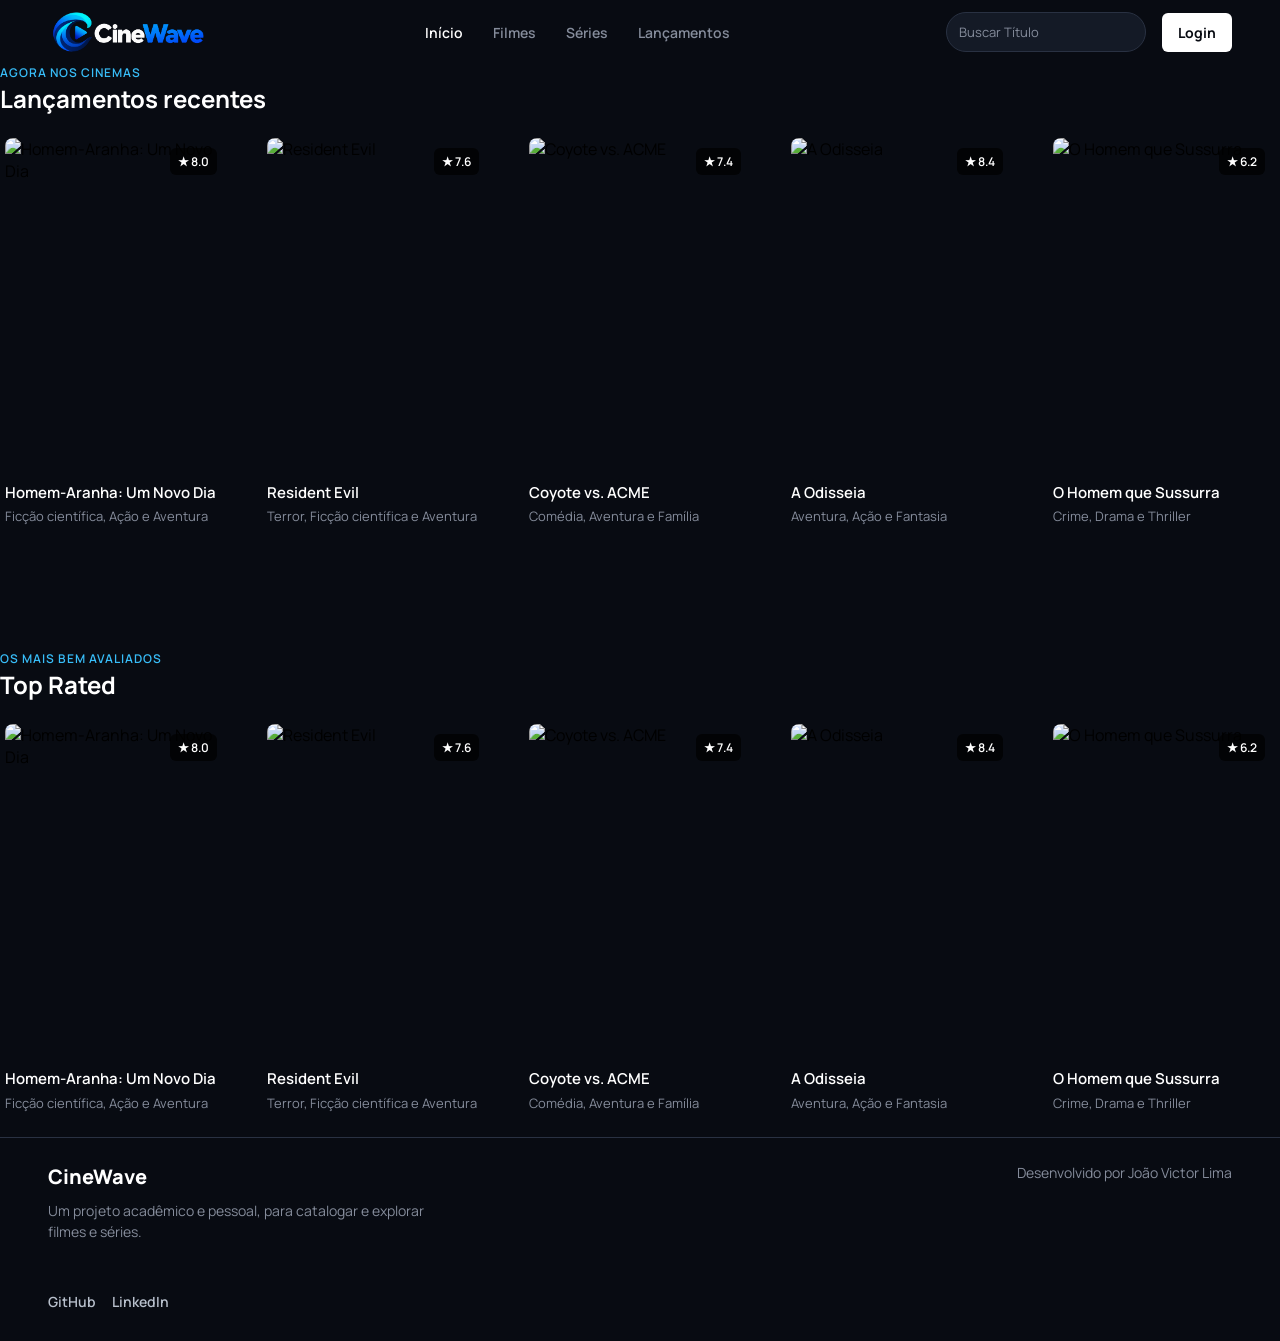
==== index.html @ 76021b2f "Ajustes no footer e ajuste estético nos cards" ====
<!DOCTYPE html>
<html lang="pt-BR">
<head>
    <meta charset="UTF-8">
    <meta name="viewport" content="width=device-width, initial-scale=1.0">
    <link rel="stylesheet" href="estilo.css">
    <link rel="icon" href="imagens/favicon-cinewave.svg" type="image/svg+xml">
    <title>CineWave</title>

</head>
<body>
    <header class="header">
        <div class="logo">
            <a href="index.html">
                <img src="imagens/logo-cinewave-branco.png" alt="CineWave">
            </a>
        </div>
        
        <nav class="menu">
            <a class="item-menu" href="index.html" aria-current="page">Início</a>
            <a class="item-menu" href="filmes.html">Filmes</a>
            <a class="item-menu" href="series.html">Séries</a>
            <a class="item-menu" href="lancamentos.html">Lançamentos</a>
            <!-- <a class="item-menu" href="minha-lista.html">Minha lista</a> -->
        </nav>
        <div class="actions">
            <div class="busca">
                <input id="pesquisa" type="search" placeholder="Buscar Título" aria-label="Buscar filmes e séries">
            </div>

            <a id="link-login" href="login.html">Login</a>
        </div>

    </header>
    
    <main>
        <div class="slider">

        </div>

        <div class="sub-title">
            <h3>Agora nos cinemas</h3>
            <h2>Lançamentos recentes</h2>
        </div>

        <div class="container">
            <div class="col-fr-1">
                <div class="poster">
                    <img src="https://media.themoviedb.org/t/p/w300_and_h450_face/x0nvYzQpyJc5pdT9lMnkMuYAg0O.jpg" alt="Homem-Aranha: Um Novo Dia">
                    <span class="rating">★ 8.0</span>
                </div>
                <h3>
                    Homem-Aranha: Um Novo Dia
                </h3>
                <p>
                    Ficção científica, Ação e Aventura
                </p>
            </div>
            <div class="col-fr-1">
                <div class="poster">
                    <img src="https://image.tmdb.org/t/p/w600_and_h900_face/gQ76UL64RQe3oHwiwHwODTC23g4.jpg" alt="Resident Evil">
                    <span class="rating">★ 7.6</span>
                </div>
                <h3>
                    Resident Evil
                </h3>
                <p>
                    Terror, Ficção científica e Aventura
                </p>
            </div>
            <div class="col-fr-1">
                <div class="poster">
                    <img src="https://image.tmdb.org/t/p/w600_and_h900_face/fqnp3doSeUFLGUFIolHVPA41O4E.jpg" alt="Coyote vs. ACME">
                    <span class="rating">★ 7.4</span>
                </div>
                <h3>
                    Coyote vs. ACME
                </h3>
                <p>
                    Comédia, Aventura e Família
                </p>
            </div>
            <div class="col-fr-1">
                <div class="poster">
                    <img src="https://image.tmdb.org/t/p/w600_and_h900_face/muMwJAiMtReEHLKpKMWt2rMkYF7.jpg" alt="A Odisseia">
                    <span class="rating">★ 8.4</span>
                </div>
                <h3>
                    A Odisseia  
                </h3>
                <p>
                    Aventura, Ação e Fantasia
                </p>
            </div>
            <div class="col-fr-1">
                <div class="poster">
                    <img src="https://image.tmdb.org/t/p/w600_and_h900_face/umlg3mqkny7opAfPtBLUGYwZ8xF.jpg" alt="O Homem que Sussurra">
                    <span class="rating">★ 6.2</span>
                </div>
                <h3>
                    O Homem que Sussurra
                </h3>
                <p>
                    Crime, Drama e Thriller

                </p>
            </div>



        </div>

        <hr />

        <div class="sub-title">
            <h3>Os mais bem avaliados</h3>
            <h2>Top Rated</h2>
        </div>

        <div class="container">
            <div class="col-fr-1">
                <div class="poster">
                    <img src="https://media.themoviedb.org/t/p/w300_and_h450_face/x0nvYzQpyJc5pdT9lMnkMuYAg0O.jpg" alt="Homem-Aranha: Um Novo Dia">
                    <span class="rating">★ 8.0</span>
                </div>
                <h3>
                    Homem-Aranha: Um Novo Dia
                </h3>
                <p>
                    Ficção científica, Ação e Aventura
                </p>
            </div>
            <div class="col-fr-1">
                <div class="poster">
                    <img src="https://image.tmdb.org/t/p/w600_and_h900_face/gQ76UL64RQe3oHwiwHwODTC23g4.jpg" alt="Resident Evil">
                    <span class="rating">★ 7.6</span>
                </div>
                <h3>
                    Resident Evil
                </h3>
                <p>
                    Terror, Ficção científica e Aventura
                </p>
            </div>
            <div class="col-fr-1">
                <div class="poster">
                    <img src="https://image.tmdb.org/t/p/w600_and_h900_face/fqnp3doSeUFLGUFIolHVPA41O4E.jpg" alt="Coyote vs. ACME">
                    <span class="rating">★ 7.4</span>
                </div>
                <h3>
                    Coyote vs. ACME
                </h3>
                <p>
                    Comédia, Aventura e Família
                </p>
            </div>
            <div class="col-fr-1">
                <div class="poster">
                    <img src="https://image.tmdb.org/t/p/w600_and_h900_face/muMwJAiMtReEHLKpKMWt2rMkYF7.jpg" alt="A Odisseia">
                    <span class="rating">★ 8.4</span>
                </div>
                <h3>
                    A Odisseia  
                </h3>
                <p>
                    Aventura, Ação e Fantasia
                </p>
            </div>
            <div class="col-fr-1">
                <div class="poster">
                    <img src="https://image.tmdb.org/t/p/w600_and_h900_face/umlg3mqkny7opAfPtBLUGYwZ8xF.jpg" alt="O Homem que Sussurra">
                    <span class="rating">★ 6.2</span>
                </div>
                <h3>
                    O Homem que Sussurra
                </h3>
                <p>
                    Crime, Drama e Thriller

                </p>
            </div>



        </div>

    </main>

    <footer>
        <div class="footer-projeto">
            <p class="footer-nome">CineWave</p>
            <p class="footer-descricao">Um projeto acadêmico e pessoal, para catalogar e explorar filmes e séries.</p>
        </div>

        <div class="footer-autor">
            <p>Desenvolvido por João Victor Lima</p>
        </div>
        <nav class="footer-contatos" aria-label="Contatos do desenvolvedor">
            <a href="https://github.com/joaovbslima/">GitHub</a>
            <a href="https://www.linkedin.com/in/joaovbslima/">LinkedIn</a>
        </nav>
    </footer>
</body>
</html>
---- estilo.css ----
@import url('https://fonts.googleapis.com/css2?family=Manrope:wght@400;500;600;700;800&display=swap');


* {
    margin: 0;
    padding: 0;
    box-sizing: border-box;
}

body{
    display: flex;
    flex-direction: column;
    min-height: 100vh;
    background-color: #141414;
    font-family: 'Manrope', sans-serif;
}

.header{
    background-color: #080B12;
    min-height: 64px;
    display: grid;
    grid-template-columns: auto 1fr auto;
    align-items: center;
    gap: 40px;
    padding: 0 48px;
}

.logo img {
    display: block;
    width: 160px;
    height: auto;
}

.menu {
    display: flex;
    justify-content: center;
    gap: 20px;
}

a {
    text-decoration: none;
    color: #808080;
}

.item-menu{
    padding-right: 5px;
    padding-left: 5px;
    font-size: 14px;
    font-weight: 600;
    color: #858c9b;
}
.item-menu:hover{
    color: #FFFFFF;
    transition: color 0.2s ease;
}

.item-menu[aria-current="page"]{
    color: #FFFFFF;
}

.item-menu:focus-visible{
    outline: none;
    color: #FFFFFF;
    text-decoration: underline;
    text-underline-offset: 6px;
}

.actions{
    display: flex;
    align-items: center;
    gap: 16px;
}

#pesquisa{
    width: 200px;
    padding: 10px 12px;
    background-color: #141a26;
    border: 1px solid #293142;
    border-radius: 20px;
    font: inherit;
    font-size: 13px;
    color: #FFFFFF;
}

#pesquisa::placeholder{
    color: #858c9b;
}
#pesquisa:focus{
    border-color: #FFFFFF;
    outline: none;
    transition: border-color 0.2s ease;
}

#link-login{
    display: block;
    padding: 10px 16px;
    background-color: #FFFFFF;
    color: #080B12;
    border-radius: 6px;
    font-size: 14px;
    font-weight: 700;
}
#link-login:hover{
    background-color: #dce1e8;
    transition: background-color 0.2s ease;
}
#link-login:focus-visible{
    outline: none;
    text-decoration: underline;
    text-underline-offset: 4px;
}

main{
    background-color: #080B12;    
}

.sub-title{
    margin-bottom: 24px;
}
.sub-title h2{
    /* padding: 5px; */
    font-size: 24px;
    font-weight: 700;
    line-height: 1.2;
    color: #FFFFFF;

}
.sub-title h3{
    /* padding: 5px; */
    margin-bottom: 4px;
    font-size: 12px;
    font-weight: 600;
    text-transform: uppercase;
    letter-spacing: 1px;
    color: #38BDF8;
}

hr {
    margin: 50px 0;
    border: none;
}


.container{
    margin-left: 5px;
    margin-right: 5px;
    display: grid;
    grid-template-columns: repeat(auto-fit, minmax(180px, 1fr));
    gap: 40px;
    padding-bottom: 25px;
}

.col-fr-1 {
    min-width: 0;
}

.poster {
    position: relative;
    overflow: hidden;
    border-radius: 8px;
}

.poster::after{
    content: "";
    position: absolute;
    inset: 0;
    background-color: rgba(0, 0, 0, 0.35);
    opacity: 0;
    transition: opacity 0.3s ease;
    z-index: 1;
}

.poster:hover::after{
    opacity: 1;
}

.poster img {
    display: block;
    width: 100%;
    aspect-ratio: 2 / 3;
    object-fit: cover;
    transition: transform 0.3s ease;
}

.poster:hover img{
    transform: scale(1.05);
}

.rating {
    position: absolute;
    top: 10px;
    right: 10px;
    padding: 5px 8px;
    background-color: rgba(0, 0, 0, 0.75);
    border-radius: 6px;
    color:#FFFFFF;
    font-size: 12px;
    font-weight: 600;
    z-index: 2;
}

.col-fr-1 h3 {
    margin-top: 12px;
    font-size: 15px;
    font-weight: 600;
    line-height: 1.3;
    color: #FFFFFF;
}

.col-fr-1 p {
    margin-top: 5px;
    font-size: 13px;
    font-weight: 400;
    line-height: 1.4;
    color: #858c9b;
}


footer{
    width: 100%;
    background-color: #080B12;
    color: #858c9b;
    border-top: 1px solid #293142;
    padding: 24px 48px;
    text-align: left;
    display: grid;
    grid-template-columns: minmax(0, 1fr) auto;
    gap: 32px;
    align-items: start;
}

footer p {
    font-size: 14px;
    line-height: 1.5;
}

.footer-nome {
    font-size: 20px;
    font-weight: 800;
    color: #FFFFFF;
    margin-bottom: 8px;
}

.footer-contatos {
    display: flex;
    flex-wrap: wrap;
    gap: 16px;
    margin-top: 12px;
}

.footer-contatos a {
    font-size: 14px;
    font-weight: 600;
    color: #b8c0cc;
    padding: 6px 0;
    transition: color 0.2s ease;
}

.footer-contatos a:hover,
.footer-contatos a:focus-visible {
    color: #FFFFFF;
    text-decoration: underline;
    text-underline-offset: 4px;
}

.footer-contatos a:focus-visible {
    outline: none;
}

.footer-descricao {
    max-width: 45ch;
}

@media (max-width: 1100px){
    .header{
        grid-template-columns: 1fr auto;
        gap: 16px 24px;
        padding: 16px 24px;
    }

    .menu{
        grid-column: 1 / -1;
        grid-row: 2;
    }
    
    footer {
        padding: 24px;
    }

}

@media (max-width: 700px){
    .header {
        grid-template-columns: minmax(0, 1fr);
        padding: 16px;
    }
    .logo{
        justify-self: center;
    }
    .menu{
        grid-column: 1 / -1;
        grid-row: auto;
        flex-wrap: wrap;
        gap: 8px 16px;
    }
    .busca{
        flex: 1;
        min-width: 0;
    }
    #pesquisa{
        width: 100%;
    }
    #link-login{
        flex-shrink: 0;
    }
    footer {
        padding: 24px 16px;
        grid-template-columns: minmax(0, 1fr);
        gap: 24px;
    }
}
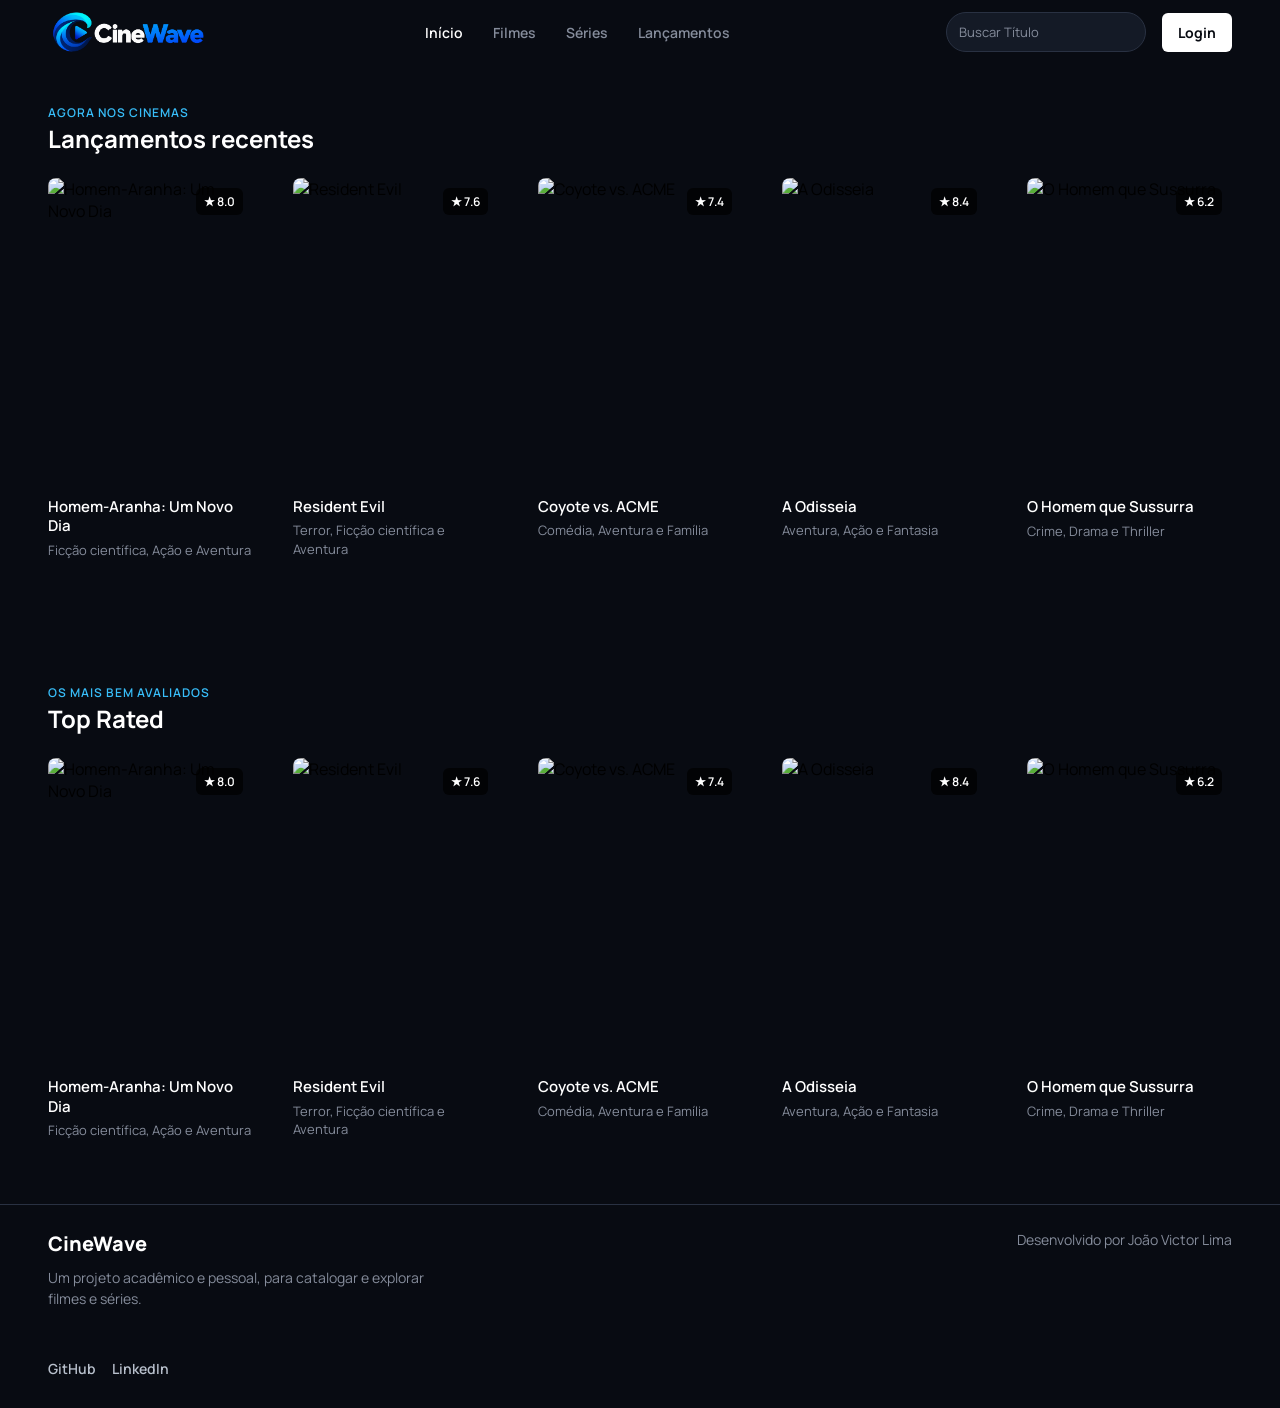
==== commit 08fddf16: "Ajustes de posicionamento dos cards" ====
--- a/index.html
+++ b/index.html
@@ -38,152 +38,153 @@
 
         </div>
 
-        <div class="sub-title">
-            <h3>Agora nos cinemas</h3>
-            <h2>Lançamentos recentes</h2>
-        </div>
-
-        <div class="container">
-            <div class="col-fr-1">
-                <div class="poster">
-                    <img src="https://media.themoviedb.org/t/p/w300_and_h450_face/x0nvYzQpyJc5pdT9lMnkMuYAg0O.jpg" alt="Homem-Aranha: Um Novo Dia">
-                    <span class="rating">★ 8.0</span>
-                </div>
-                <h3>
-                    Homem-Aranha: Um Novo Dia
-                </h3>
-                <p>
-                    Ficção científica, Ação e Aventura
-                </p>
-            </div>
-            <div class="col-fr-1">
-                <div class="poster">
-                    <img src="https://image.tmdb.org/t/p/w600_and_h900_face/gQ76UL64RQe3oHwiwHwODTC23g4.jpg" alt="Resident Evil">
-                    <span class="rating">★ 7.6</span>
-                </div>
-                <h3>
-                    Resident Evil
-                </h3>
-                <p>
-                    Terror, Ficção científica e Aventura
-                </p>
-            </div>
-            <div class="col-fr-1">
-                <div class="poster">
-                    <img src="https://image.tmdb.org/t/p/w600_and_h900_face/fqnp3doSeUFLGUFIolHVPA41O4E.jpg" alt="Coyote vs. ACME">
-                    <span class="rating">★ 7.4</span>
-                </div>
-                <h3>
-                    Coyote vs. ACME
-                </h3>
-                <p>
-                    Comédia, Aventura e Família
-                </p>
-            </div>
-            <div class="col-fr-1">
-                <div class="poster">
-                    <img src="https://image.tmdb.org/t/p/w600_and_h900_face/muMwJAiMtReEHLKpKMWt2rMkYF7.jpg" alt="A Odisseia">
-                    <span class="rating">★ 8.4</span>
-                </div>
-                <h3>
-                    A Odisseia  
-                </h3>
-                <p>
-                    Aventura, Ação e Fantasia
-                </p>
-            </div>
-            <div class="col-fr-1">
-                <div class="poster">
-                    <img src="https://image.tmdb.org/t/p/w600_and_h900_face/umlg3mqkny7opAfPtBLUGYwZ8xF.jpg" alt="O Homem que Sussurra">
-                    <span class="rating">★ 6.2</span>
-                </div>
-                <h3>
-                    O Homem que Sussurra
-                </h3>
-                <p>
-                    Crime, Drama e Thriller
-
-                </p>
-            </div>
-
-
-
-        </div>
-
-        <hr />
-
-        <div class="sub-title">
-            <h3>Os mais bem avaliados</h3>
-            <h2>Top Rated</h2>
-        </div>
-
-        <div class="container">
-            <div class="col-fr-1">
-                <div class="poster">
-                    <img src="https://media.themoviedb.org/t/p/w300_and_h450_face/x0nvYzQpyJc5pdT9lMnkMuYAg0O.jpg" alt="Homem-Aranha: Um Novo Dia">
-                    <span class="rating">★ 8.0</span>
-                </div>
-                <h3>
-                    Homem-Aranha: Um Novo Dia
-                </h3>
-                <p>
-                    Ficção científica, Ação e Aventura
-                </p>
-            </div>
-            <div class="col-fr-1">
-                <div class="poster">
-                    <img src="https://image.tmdb.org/t/p/w600_and_h900_face/gQ76UL64RQe3oHwiwHwODTC23g4.jpg" alt="Resident Evil">
-                    <span class="rating">★ 7.6</span>
-                </div>
-                <h3>
-                    Resident Evil
-                </h3>
-                <p>
-                    Terror, Ficção científica e Aventura
-                </p>
-            </div>
-            <div class="col-fr-1">
-                <div class="poster">
-                    <img src="https://image.tmdb.org/t/p/w600_and_h900_face/fqnp3doSeUFLGUFIolHVPA41O4E.jpg" alt="Coyote vs. ACME">
-                    <span class="rating">★ 7.4</span>
-                </div>
-                <h3>
-                    Coyote vs. ACME
-                </h3>
-                <p>
-                    Comédia, Aventura e Família
-                </p>
-            </div>
-            <div class="col-fr-1">
-                <div class="poster">
-                    <img src="https://image.tmdb.org/t/p/w600_and_h900_face/muMwJAiMtReEHLKpKMWt2rMkYF7.jpg" alt="A Odisseia">
-                    <span class="rating">★ 8.4</span>
-                </div>
-                <h3>
-                    A Odisseia  
-                </h3>
-                <p>
-                    Aventura, Ação e Fantasia
-                </p>
-            </div>
-            <div class="col-fr-1">
-                <div class="poster">
-                    <img src="https://image.tmdb.org/t/p/w600_and_h900_face/umlg3mqkny7opAfPtBLUGYwZ8xF.jpg" alt="O Homem que Sussurra">
-                    <span class="rating">★ 6.2</span>
-                </div>
-                <h3>
-                    O Homem que Sussurra
-                </h3>
-                <p>
-                    Crime, Drama e Thriller
-
-                </p>
-            </div>
-
-
-
-        </div>
-
+        <div class="catalogo">
+            <div class="sub-title">
+                <h3>Agora nos cinemas</h3>
+                <h2>Lançamentos recentes</h2>
+            </div>
+
+            <div class="container">
+                <div class="col-fr-1">
+                    <div class="poster">
+                        <img src="https://media.themoviedb.org/t/p/w300_and_h450_face/x0nvYzQpyJc5pdT9lMnkMuYAg0O.jpg" alt="Homem-Aranha: Um Novo Dia">
+                        <span class="rating">★ 8.0</span>
+                    </div>
+                    <h3>
+                        Homem-Aranha: Um Novo Dia
+                    </h3>
+                    <p>
+                        Ficção científica, Ação e Aventura
+                    </p>
+                </div>
+                <div class="col-fr-1">
+                    <div class="poster">
+                        <img src="https://image.tmdb.org/t/p/w600_and_h900_face/gQ76UL64RQe3oHwiwHwODTC23g4.jpg" alt="Resident Evil">
+                        <span class="rating">★ 7.6</span>
+                    </div>
+                    <h3>
+                        Resident Evil
+                    </h3>
+                    <p>
+                        Terror, Ficção científica e Aventura
+                    </p>
+                </div>
+                <div class="col-fr-1">
+                    <div class="poster">
+                        <img src="https://image.tmdb.org/t/p/w600_and_h900_face/fqnp3doSeUFLGUFIolHVPA41O4E.jpg" alt="Coyote vs. ACME">
+                        <span class="rating">★ 7.4</span>
+                    </div>
+                    <h3>
+                        Coyote vs. ACME
+                    </h3>
+                    <p>
+                        Comédia, Aventura e Família
+                    </p>
+                </div>
+                <div class="col-fr-1">
+                    <div class="poster">
+                        <img src="https://image.tmdb.org/t/p/w600_and_h900_face/muMwJAiMtReEHLKpKMWt2rMkYF7.jpg" alt="A Odisseia">
+                        <span class="rating">★ 8.4</span>
+                    </div>
+                    <h3>
+                        A Odisseia  
+                    </h3>
+                    <p>
+                        Aventura, Ação e Fantasia
+                    </p>
+                </div>
+                <div class="col-fr-1">
+                    <div class="poster">
+                        <img src="https://image.tmdb.org/t/p/w600_and_h900_face/umlg3mqkny7opAfPtBLUGYwZ8xF.jpg" alt="O Homem que Sussurra">
+                        <span class="rating">★ 6.2</span>
+                    </div>
+                    <h3>
+                        O Homem que Sussurra
+                    </h3>
+                    <p>
+                        Crime, Drama e Thriller
+
+                    </p>
+                </div>
+
+
+
+            </div>
+
+            <hr />
+
+            <div class="sub-title">
+                <h3>Os mais bem avaliados</h3>
+                <h2>Top Rated</h2>
+            </div>
+
+            <div class="container">
+                <div class="col-fr-1">
+                    <div class="poster">
+                        <img src="https://media.themoviedb.org/t/p/w300_and_h450_face/x0nvYzQpyJc5pdT9lMnkMuYAg0O.jpg" alt="Homem-Aranha: Um Novo Dia">
+                        <span class="rating">★ 8.0</span>
+                    </div>
+                    <h3>
+                        Homem-Aranha: Um Novo Dia
+                    </h3>
+                    <p>
+                        Ficção científica, Ação e Aventura
+                    </p>
+                </div>
+                <div class="col-fr-1">
+                    <div class="poster">
+                        <img src="https://image.tmdb.org/t/p/w600_and_h900_face/gQ76UL64RQe3oHwiwHwODTC23g4.jpg" alt="Resident Evil">
+                        <span class="rating">★ 7.6</span>
+                    </div>
+                    <h3>
+                        Resident Evil
+                    </h3>
+                    <p>
+                        Terror, Ficção científica e Aventura
+                    </p>
+                </div>
+                <div class="col-fr-1">
+                    <div class="poster">
+                        <img src="https://image.tmdb.org/t/p/w600_and_h900_face/fqnp3doSeUFLGUFIolHVPA41O4E.jpg" alt="Coyote vs. ACME">
+                        <span class="rating">★ 7.4</span>
+                    </div>
+                    <h3>
+                        Coyote vs. ACME
+                    </h3>
+                    <p>
+                        Comédia, Aventura e Família
+                    </p>
+                </div>
+                <div class="col-fr-1">
+                    <div class="poster">
+                        <img src="https://image.tmdb.org/t/p/w600_and_h900_face/muMwJAiMtReEHLKpKMWt2rMkYF7.jpg" alt="A Odisseia">
+                        <span class="rating">★ 8.4</span>
+                    </div>
+                    <h3>
+                        A Odisseia  
+                    </h3>
+                    <p>
+                        Aventura, Ação e Fantasia
+                    </p>
+                </div>
+                <div class="col-fr-1">
+                    <div class="poster">
+                        <img src="https://image.tmdb.org/t/p/w600_and_h900_face/umlg3mqkny7opAfPtBLUGYwZ8xF.jpg" alt="O Homem que Sussurra">
+                        <span class="rating">★ 6.2</span>
+                    </div>
+                    <h3>
+                        O Homem que Sussurra
+                    </h3>
+                    <p>
+                        Crime, Drama e Thriller
+
+                    </p>
+                </div>
+
+
+
+            </div>
+        </div>
     </main>
 
     <footer>
--- a/estilo.css
+++ b/estilo.css
@@ -111,14 +111,22 @@
 }
 
 main{
-    background-color: #080B12;    
-}
+    background-color: #080B12;   
+    flex-grow: 1; 
+}
+
+.catalogo{
+    max-width: 1600px;
+    margin: 0 auto;
+    padding: 40px 48px;
+}
+
+
 
 .sub-title{
     margin-bottom: 24px;
 }
 .sub-title h2{
-    /* padding: 5px; */
     font-size: 24px;
     font-weight: 700;
     line-height: 1.2;
@@ -142,8 +150,6 @@
 
 
 .container{
-    margin-left: 5px;
-    margin-right: 5px;
     display: grid;
     grid-template-columns: repeat(auto-fit, minmax(180px, 1fr));
     gap: 40px;
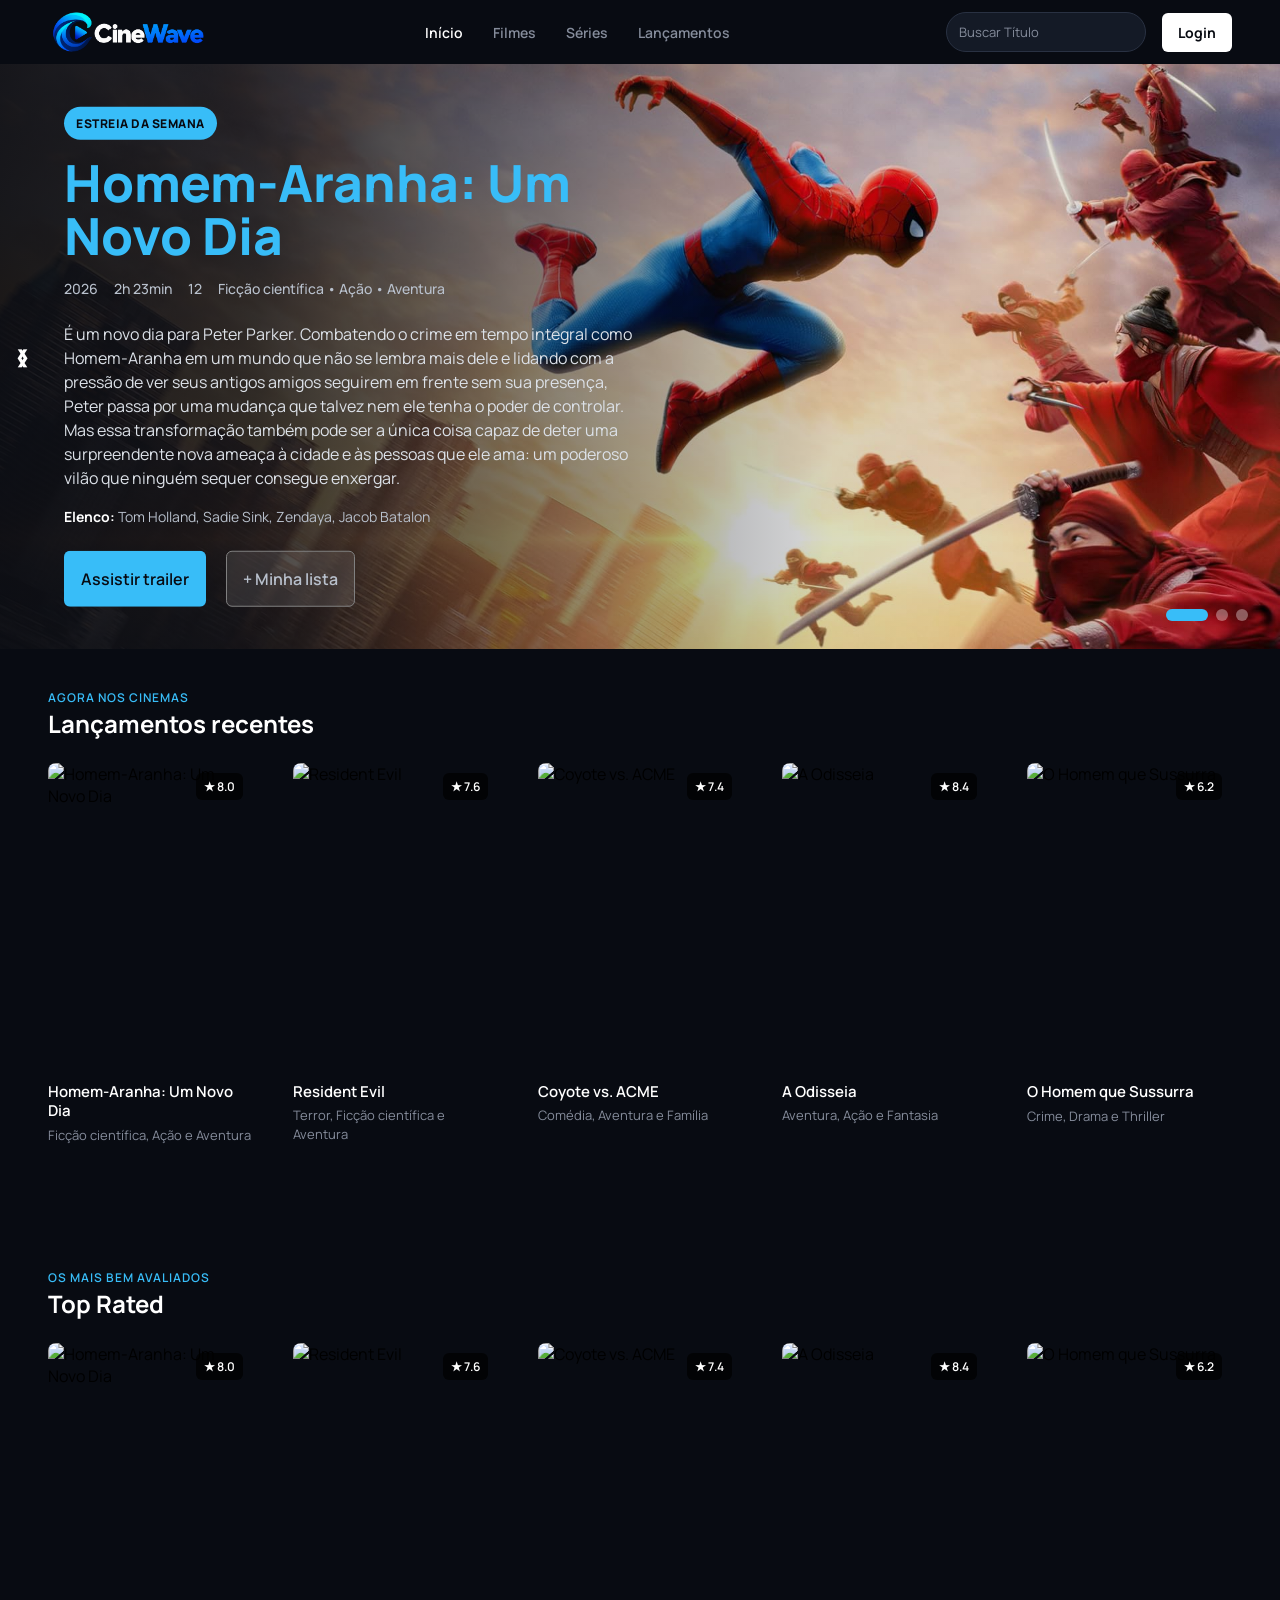
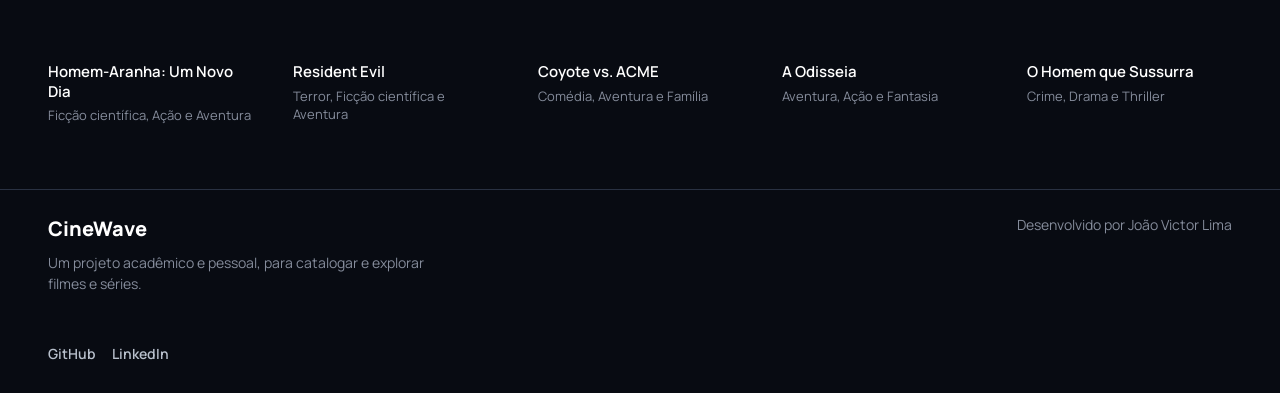
==== commit 42dd394f: "Criando o slideshow, com os detalhes planejados. Ainda sem trabalhar responsividade." ====
--- a/index.html
+++ b/index.html
@@ -4,6 +4,7 @@
     <meta charset="UTF-8">
     <meta name="viewport" content="width=device-width, initial-scale=1.0">
     <link rel="stylesheet" href="estilo.css">
+    <script src="script.js" defer></script>
     <link rel="icon" href="imagens/favicon-cinewave.svg" type="image/svg+xml">
     <title>CineWave</title>
 
@@ -34,8 +35,103 @@
     </header>
     
     <main>
-        <div class="slider">
-
+        <div class="slideshow">
+            <div class="slideshow-item">
+                <img src="imagens/homem-aranha.jpeg" alt="Homem-Aranha: Um Novo Dia">
+                <div class="texto-slideshow">
+                    <span class="badge-slide">ESTREIA DA SEMANA</span>
+
+                    <h1 class="titulo-slideshow">Homem-Aranha: Um Novo Dia</h1>
+
+                    <div class="meta-slideshow">
+                        <span>2026</span>
+                        <span>2h 23min</span>
+                        <span>12</span>
+                        <span>Ficção científica • Ação • Aventura</span>
+                    </div>
+
+                    <p class="sinopse-slideshow">
+                        É um novo dia para Peter Parker. Combatendo o crime em tempo integral como Homem-Aranha em um mundo que não se lembra mais dele e lidando com a pressão de ver seus antigos amigos seguirem em frente sem sua presença, Peter passa por uma mudança que talvez nem ele tenha o poder de controlar. Mas essa transformação também pode ser a única coisa capaz de deter uma surpreendente nova ameaça à cidade e às pessoas que ele ama: um poderoso vilão que ninguém sequer consegue enxergar.
+                    </p>
+
+                    <p class="elenco-slideshow">
+                        <strong>Elenco:</strong> Tom Holland, Sadie Sink, Zendaya, Jacob Batalon
+                    </p>
+
+                    <div class="acoes-slideshow">
+                        <a href="#" class="botao-slide botao-primario">Assistir trailer</a>
+                        <a href="#" class="botao-slide botao-secundario">+ Minha lista</a>
+                    </div>
+                </div>
+            </div>
+            <div class="slideshow-item">
+                <img src="imagens/resident-evil.jpg" alt="Resident Evil">
+                <div class="texto-slideshow">
+                    <span class="badge-slide">ESTREIA DA SEMANA</span>
+
+                    <h1 class="titulo-slideshow">Resident Evil</h1>
+
+                    <div class="meta-slideshow">
+                        <span>2026</span>
+                        <span>1h 30min</span>
+                        <span>18</span>
+                        <span>Terror • Ficção científica • Aventura</span>
+                    </div>
+
+                    <p class="sinopse-slideshow">
+                        Bryan, um tranquilo entregador de órgãos, é enviado para uma entrega noturna no Hospital Geral de Raccoon City. No caminho por uma estrada montanhosa coberta de neve, ele acidentalmente atropela uma mulher desconhecida. Ela sobrevive, mas algo está muito errado. Ao tentar ajudar, Bryan se depara com um surto em larga escala envolvendo mutações horríveis com tentáculos e monstruosidades bioengenheiradas.
+                    </p>
+
+                    <p class="elenco-slideshow">
+                        <strong>Elenco:</strong> Austin Abrams, Paul Walter Hauser, Kali Reis
+                    </p>
+
+                    <div class="acoes-slideshow">
+                        <a href="#" class="botao-slide botao-primario">Assistir trailer</a>
+                        <a href="#" class="botao-slide botao-secundario">+ Minha lista</a>
+                    </div>
+                </div>
+            </div>
+            <div class="slideshow-item">
+                <img src="imagens/a-odisseia.jpg" alt="A Odisseia">
+                <div class="texto-slideshow">
+                    <span class="badge-slide">ESTREIA DA SEMANA</span>
+
+                    <h1 class="titulo-slideshow">A Odisseia</h1>
+
+                    <div class="meta-slideshow">
+                        <span>2026</span>
+                        <span>2h 52min</span>
+                        <span>12</span>
+                        <span>Ação • Aventura • Fantasia</span>
+                    </div>
+
+                    <p class="sinopse-slideshow">
+                        Acompanhe o rei grego Odisseu em sua perigosa jornada de 20 anos para voltar a Ítaca após a Guerra de Troia, enfrentando monstros e deuses enquanto sua esposa Penélope resiste em seu reino.
+                    </p>
+
+                    <p class="elenco-slideshow">
+                        <strong>Elenco:</strong> Matt Damon, Tom Holland, Anne Hathaway, Robert Pattinson
+                    </p>
+
+                    <div class="acoes-slideshow">
+                        <a href="#" class="botao-slide botao-primario">Assistir trailer</a>
+                        <a href="#" class="botao-slide botao-secundario">+ Minha lista</a>
+                    </div>
+                </div>
+            </div>
+                <button class="anterior" type="button" onclick="plusSlides(-1)" aria-label="Slide anterior">&#10094;</button>
+                <button class="proximo" type="button" onclick="plusSlides(1)" aria-label="Próximo slide">&#10095;</button>
+                                
+                <div class="slideshow-dots">
+                    <button class="dot" type="button" onclick="currentSlide(1)" aria-label="Ir para o slide 1"></button>
+                    
+                    <button class="dot" type="button" onclick="currentSlide(2)" aria-label="Ir para o slide 2"></button>
+                    
+                    <button class="dot" type="button" onclick="currentSlide(3)" aria-label="Ir para o slide 3"></button>       
+                    
+                </div>
+        
         </div>
 
         <div class="catalogo">
--- a/estilo.css
+++ b/estilo.css
@@ -115,13 +115,219 @@
     flex-grow: 1; 
 }
 
+/* CSS do Slideshow: */
+
+.slideshow {
+    width: 100%;
+    height: 65vh;
+    position: relative;
+    overflow: hidden;
+}
+
+.slideshow-item {
+    display: none;
+    height: 100%;
+    position: relative;
+}
+
+.slideshow-item img {
+    display: block;
+    width: 100%;
+    height: 100%;
+    object-fit: cover;
+}
+
+.anterior, .proximo {
+    cursor: pointer;
+    position: absolute;
+    left: 0;
+    top: 50%;
+    transform: translateY(-50%);
+    width: 44px;
+    height: 44px;
+    padding: 0;
+    color: #FFFFFF;
+    font-size: 18px;
+    transition: 0.6s ease;
+    border-radius: 50%;
+    user-select: none;
+    background-color: transparent;
+    border-color: transparent;
+    z-index: 3;
+}
+
+.proximo {
+    right: 0;
+    z-index: 3;
+}
+
+.proximo:hover {
+    background-color: rgba(0,0,0,0.4);
+}
+.anterior:hover {
+    background-color: rgba(255,255,255,0.4);
+}
+
+.texto-slideshow {
+    position: absolute;
+    left: 64px;
+    top: 50%;
+    transform: translateY(-50%);
+    width: 620px;
+    max-width: calc(100% - 128px);
+    z-index: 2;
+}
+.slideshow-item::after {
+    content: "";
+    position: absolute;
+    inset: 0;
+    background: linear-gradient(
+        90deg,
+        rgba(8, 11, 18, 0.92) 0%,
+        rgba(8, 11, 18, 0.82) 20%,
+        rgba(8, 11, 18, 0.45) 45%,
+        rgba(8, 11, 18, 0.15) 65%,
+        rgba(8, 11, 18, 0.05) 100%
+    );
+    z-index: 1;
+}
+
+.badge-slide {
+    display: inline-block;
+    padding: 8px 12px;
+    background-color: #38BDF8;
+    color: #080B12;
+    border-radius: 999px;
+    font-size: 12px;
+    font-weight: 800;
+    letter-spacing: 0.5px;
+}
+
+.meta-slideshow {
+    display: flex;
+    flex-wrap: wrap;
+    gap: 8px 16px;
+    margin-bottom: 24px;
+    font-size: 14px;
+    font-weight: 500;
+    color: #b8c0cc;
+    column-rule: 2px solid #38BDF8;
+}
+
+.titulo-slideshow {
+    color: #38BDF8;
+    margin: 16px 0;
+    font-size: clamp(40px, 4vw, 64px);
+    font-weight: 800;
+    line-height: 1.05;
+}
+.sinopse-slideshow {
+    color: #dce1e8;
+    max-width: 58ch;
+    margin-bottom: 16px;
+    font-size: 16px;
+    line-height: 1.5;
+}
+.elenco-slideshow {
+    margin-bottom: 24px;
+    font-size: 14px;
+    line-height: 1.5;
+    color: #b8c0cc;
+}
+.elenco-slideshow strong {
+    color: #FFFFFF;
+}
+
+/* Botões do slideshow */
+.acoes-slideshow {
+    display: flex;
+    flex-wrap: wrap;
+    gap: 20px;
+}
+.botao-slide {
+    display: inline-flex;
+    align-items: center;
+    justify-content: center;
+    min-height: 48px;
+    padding: 16px;
+    border-radius: 6px;
+    font-size: 16px;
+    font-weight: 600;
+    border: 1px solid transparent;
+
+    transition:
+        background-color 0.3s ease,
+        color 0.3s ease,
+        transform 0.3s ease;
+}
+.botao-primario {
+    background-color: #38BDF8;
+    color: #080B12;
+}
+.botao-secundario {
+    border-color: #808080;
+    background-color: rgba(255, 255, 255, 0.10);
+    color: #b8c0cc;
+}
+/* comportamento botões */
+.botao-slide:hover {
+    transform: translateY(-2px);
+}
+.botao-primario:hover {
+    background-color: #7DD3FC;
+}
+.botao-secundario:hover {
+    background-color: rgba(255, 255, 255, 0.18);
+    border-color: #b8c0cc;
+    color: #FFFFFF;
+}
+
+.botao-slide:focus-visible {
+    outline: 2px solid #FFFFFF;
+    outline-offset: 3px;
+}
+
+
+.slideshow-dots {
+    padding: 0;
+    position: absolute;
+    right: 32px;
+    bottom: 28px;
+    display: flex;
+    align-items: center;
+    gap: 8px;
+    z-index: 3;
+}
+.dot {
+    cursor: pointer;
+    height: 12px;
+    width: 12px;
+    padding: 0;
+    border: none;
+    border-radius: 999px;
+    background-color: rgba(255, 255, 255, 0.35);
+    transition:
+        width 0.25s ease,
+        background-color 0.25s ease,
+        transform 0.2s ease;
+}
+.dot.active {
+  background-color: #38BDF8;
+  width: 42px;
+}
+.dot:hover {
+  background-color: #38BDF8;
+  transform: scale(1.15);
+}
+
+/* -------------- */
+
+
 .catalogo{
     max-width: 1600px;
     margin: 0 auto;
     padding: 40px 48px;
 }
-
-
 
 .sub-title{
     margin-bottom: 24px;
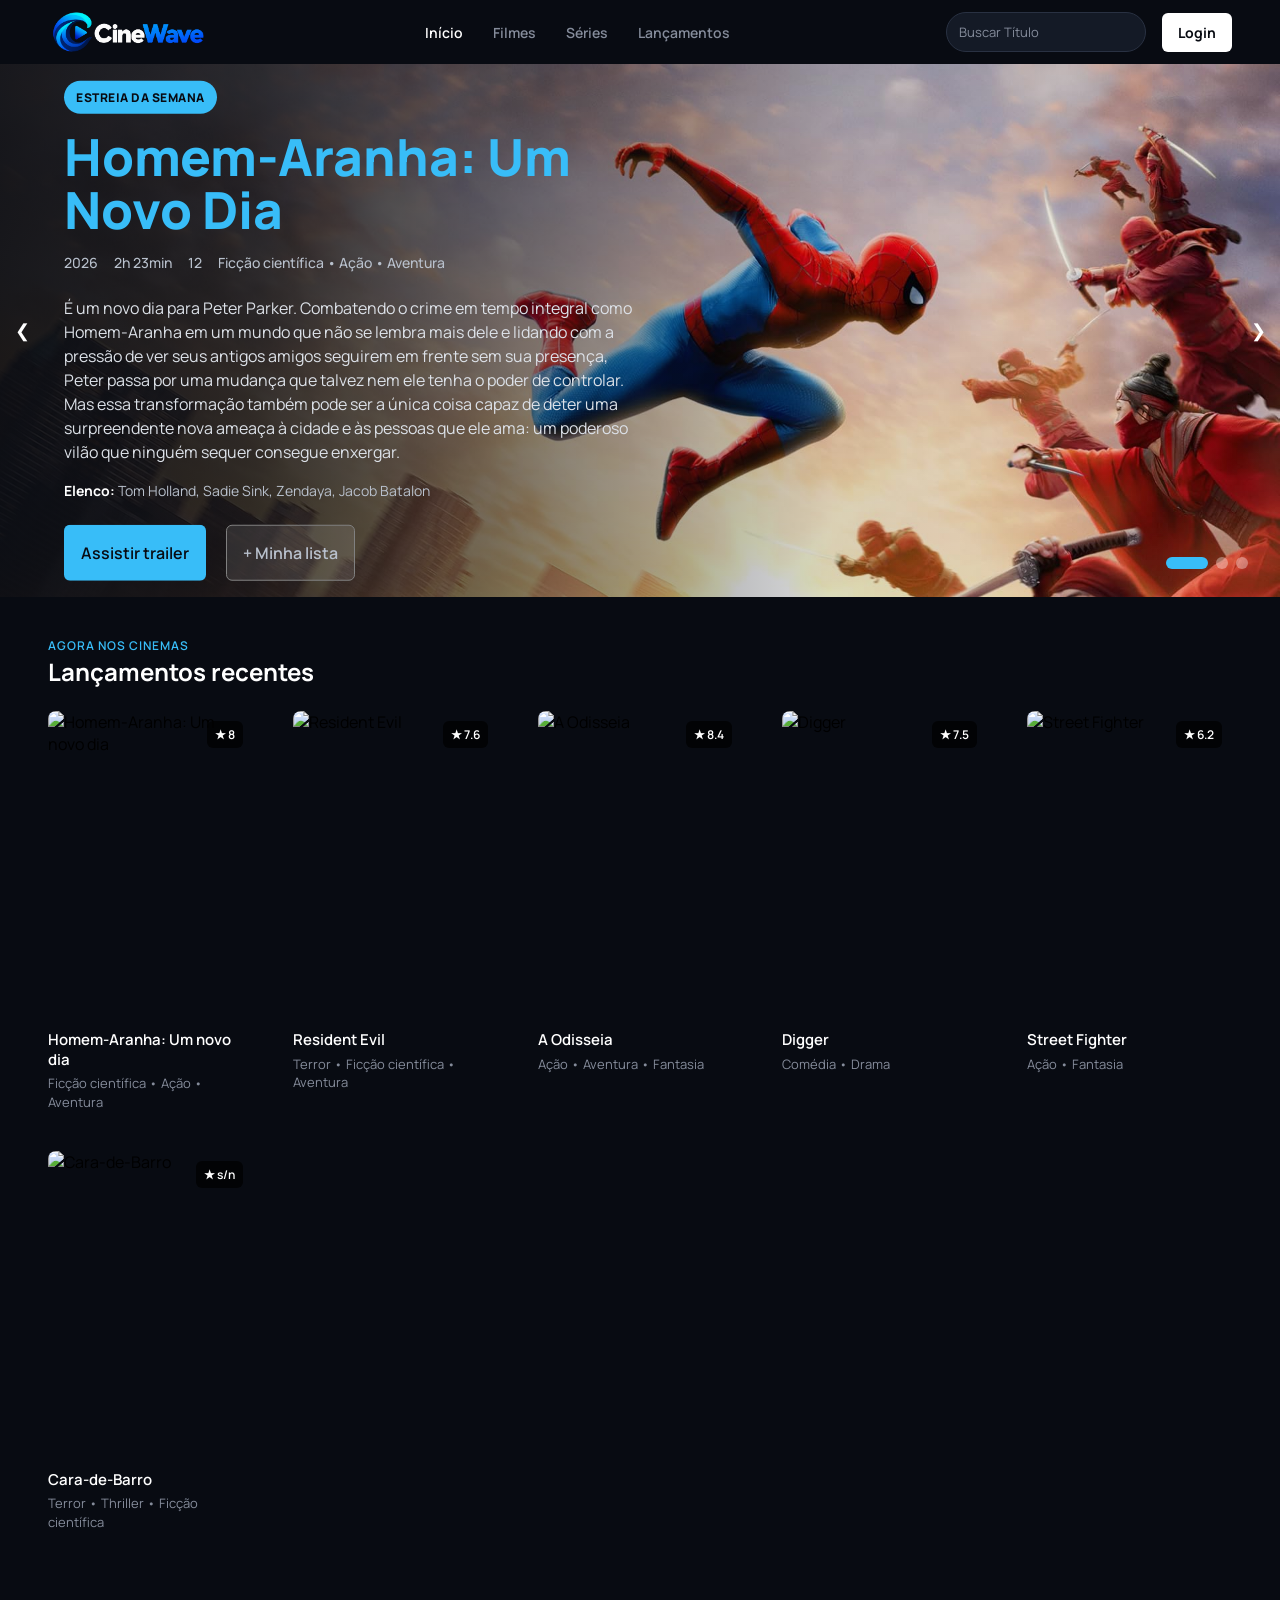
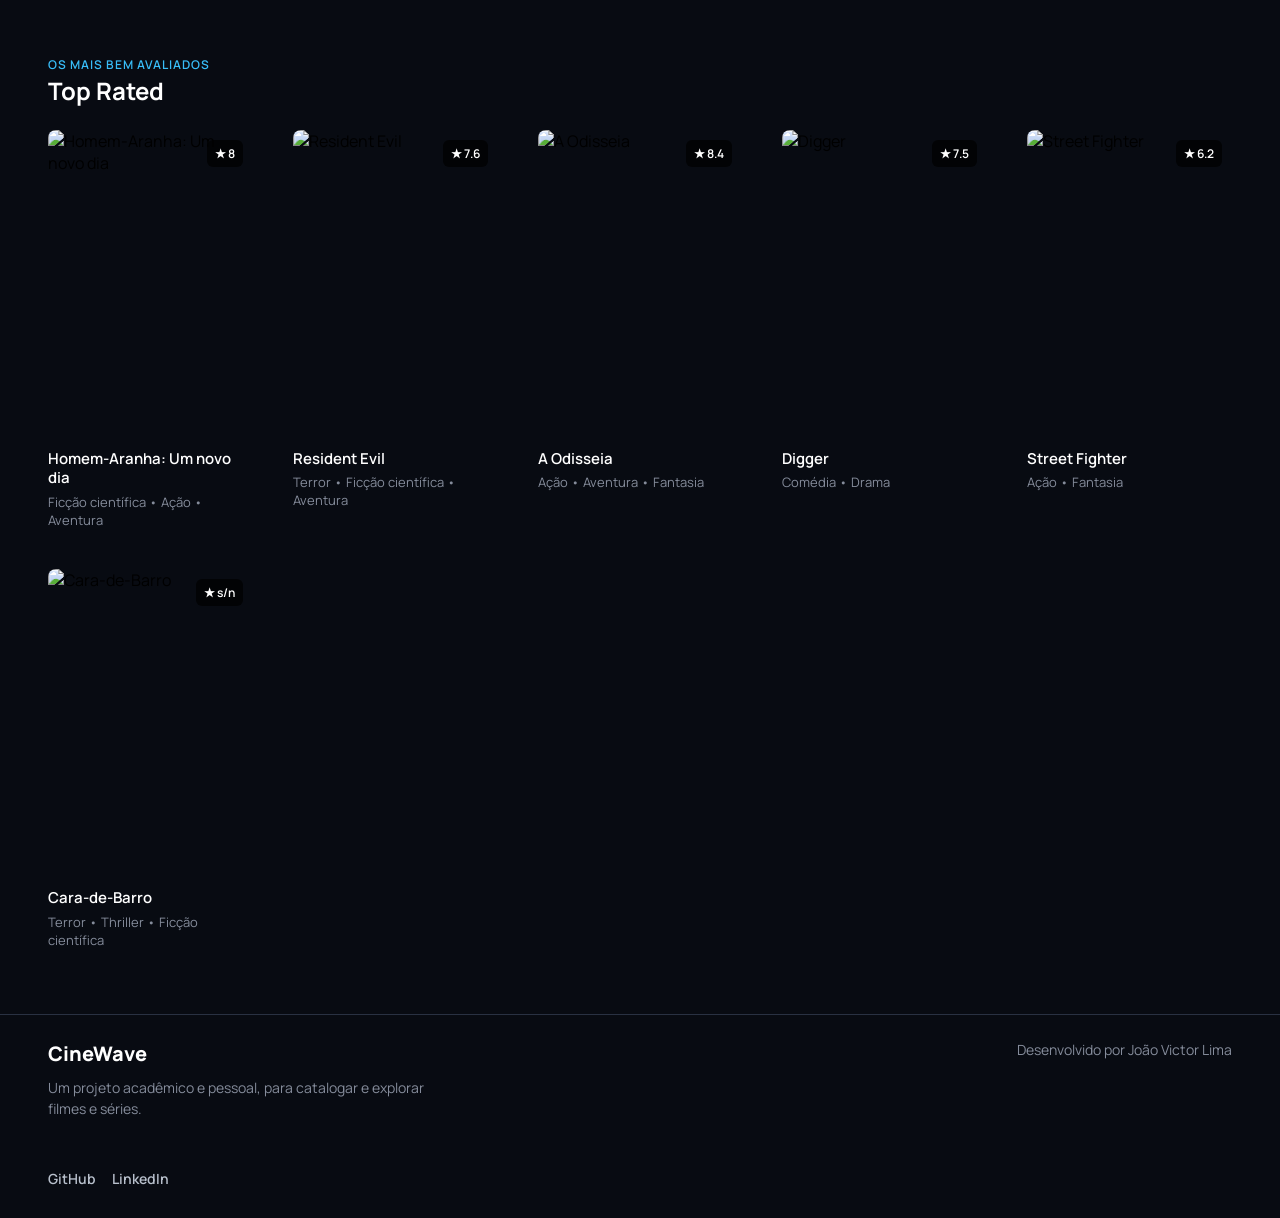
==== commit 7ca30de8: "recriando os cards, agora com criação dinâmica através de uma classe, instanciando um objeto para ca" ====
--- a/index.html
+++ b/index.html
@@ -141,70 +141,8 @@
             </div>
 
             <div class="container">
-                <div class="col-fr-1">
-                    <div class="poster">
-                        <img src="https://media.themoviedb.org/t/p/w300_and_h450_face/x0nvYzQpyJc5pdT9lMnkMuYAg0O.jpg" alt="Homem-Aranha: Um Novo Dia">
-                        <span class="rating">★ 8.0</span>
-                    </div>
-                    <h3>
-                        Homem-Aranha: Um Novo Dia
-                    </h3>
-                    <p>
-                        Ficção científica, Ação e Aventura
-                    </p>
-                </div>
-                <div class="col-fr-1">
-                    <div class="poster">
-                        <img src="https://image.tmdb.org/t/p/w600_and_h900_face/gQ76UL64RQe3oHwiwHwODTC23g4.jpg" alt="Resident Evil">
-                        <span class="rating">★ 7.6</span>
-                    </div>
-                    <h3>
-                        Resident Evil
-                    </h3>
-                    <p>
-                        Terror, Ficção científica e Aventura
-                    </p>
-                </div>
-                <div class="col-fr-1">
-                    <div class="poster">
-                        <img src="https://image.tmdb.org/t/p/w600_and_h900_face/fqnp3doSeUFLGUFIolHVPA41O4E.jpg" alt="Coyote vs. ACME">
-                        <span class="rating">★ 7.4</span>
-                    </div>
-                    <h3>
-                        Coyote vs. ACME
-                    </h3>
-                    <p>
-                        Comédia, Aventura e Família
-                    </p>
-                </div>
-                <div class="col-fr-1">
-                    <div class="poster">
-                        <img src="https://image.tmdb.org/t/p/w600_and_h900_face/muMwJAiMtReEHLKpKMWt2rMkYF7.jpg" alt="A Odisseia">
-                        <span class="rating">★ 8.4</span>
-                    </div>
-                    <h3>
-                        A Odisseia  
-                    </h3>
-                    <p>
-                        Aventura, Ação e Fantasia
-                    </p>
-                </div>
-                <div class="col-fr-1">
-                    <div class="poster">
-                        <img src="https://image.tmdb.org/t/p/w600_and_h900_face/umlg3mqkny7opAfPtBLUGYwZ8xF.jpg" alt="O Homem que Sussurra">
-                        <span class="rating">★ 6.2</span>
-                    </div>
-                    <h3>
-                        O Homem que Sussurra
-                    </h3>
-                    <p>
-                        Crime, Drama e Thriller
-
-                    </p>
-                </div>
-
-
-
+                <!-- Preenchido via JavaScript -->
+                
             </div>
 
             <hr />
@@ -215,69 +153,7 @@
             </div>
 
             <div class="container">
-                <div class="col-fr-1">
-                    <div class="poster">
-                        <img src="https://media.themoviedb.org/t/p/w300_and_h450_face/x0nvYzQpyJc5pdT9lMnkMuYAg0O.jpg" alt="Homem-Aranha: Um Novo Dia">
-                        <span class="rating">★ 8.0</span>
-                    </div>
-                    <h3>
-                        Homem-Aranha: Um Novo Dia
-                    </h3>
-                    <p>
-                        Ficção científica, Ação e Aventura
-                    </p>
-                </div>
-                <div class="col-fr-1">
-                    <div class="poster">
-                        <img src="https://image.tmdb.org/t/p/w600_and_h900_face/gQ76UL64RQe3oHwiwHwODTC23g4.jpg" alt="Resident Evil">
-                        <span class="rating">★ 7.6</span>
-                    </div>
-                    <h3>
-                        Resident Evil
-                    </h3>
-                    <p>
-                        Terror, Ficção científica e Aventura
-                    </p>
-                </div>
-                <div class="col-fr-1">
-                    <div class="poster">
-                        <img src="https://image.tmdb.org/t/p/w600_and_h900_face/fqnp3doSeUFLGUFIolHVPA41O4E.jpg" alt="Coyote vs. ACME">
-                        <span class="rating">★ 7.4</span>
-                    </div>
-                    <h3>
-                        Coyote vs. ACME
-                    </h3>
-                    <p>
-                        Comédia, Aventura e Família
-                    </p>
-                </div>
-                <div class="col-fr-1">
-                    <div class="poster">
-                        <img src="https://image.tmdb.org/t/p/w600_and_h900_face/muMwJAiMtReEHLKpKMWt2rMkYF7.jpg" alt="A Odisseia">
-                        <span class="rating">★ 8.4</span>
-                    </div>
-                    <h3>
-                        A Odisseia  
-                    </h3>
-                    <p>
-                        Aventura, Ação e Fantasia
-                    </p>
-                </div>
-                <div class="col-fr-1">
-                    <div class="poster">
-                        <img src="https://image.tmdb.org/t/p/w600_and_h900_face/umlg3mqkny7opAfPtBLUGYwZ8xF.jpg" alt="O Homem que Sussurra">
-                        <span class="rating">★ 6.2</span>
-                    </div>
-                    <h3>
-                        O Homem que Sussurra
-                    </h3>
-                    <p>
-                        Crime, Drama e Thriller
-
-                    </p>
-                </div>
-
-
+                <!-- Preenchido via JavaScript -->
 
             </div>
         </div>
--- a/estilo.css
+++ b/estilo.css
@@ -119,7 +119,8 @@
 
 .slideshow {
     width: 100%;
-    height: 65vh;
+    /* height: 65vh; */
+    aspect-ratio: 2.4 /1;
     position: relative;
     overflow: hidden;
 }
@@ -135,12 +136,13 @@
     width: 100%;
     height: 100%;
     object-fit: cover;
+    object-position: left top;
 }
 
 .anterior, .proximo {
     cursor: pointer;
     position: absolute;
-    left: 0;
+    right: 0;
     top: 50%;
     transform: translateY(-50%);
     width: 44px;
@@ -156,8 +158,8 @@
     z-index: 3;
 }
 
-.proximo {
-    right: 0;
+.anterior {
+    left: 0;
     z-index: 3;
 }
 
@@ -499,6 +501,67 @@
         padding: 24px;
     }
 
+
+    .slideshow {
+        height: 70vh;
+        min-height: 540px;
+    }
+
+    .texto-slideshow {
+        left: 40px;
+        width: 560px;
+        max-width: calc(100% - 80px);
+    }
+
+    .titulo-slideshow {
+        font-size: clamp(34px, 5vw, 52px);
+    }
+
+    .badge-slide {
+        padding: 7px 10px;
+        font-size: 11px;
+    }
+
+    .meta-slideshow {
+        gap: 6px 12px;
+        margin-bottom: 18px;
+        font-size: 13px;
+    }
+
+    .sinopse-slideshow {
+        max-width: 52ch;
+        margin-bottom: 14px;
+        font-size: 15px;
+        line-height: 1.45;
+    }
+
+    .elenco-slideshow {
+        margin-bottom: 18px;
+        font-size: 13px;
+    }
+
+    .acoes-slideshow {
+        gap: 12px;
+    }
+
+    .botao-slide {
+        min-height: 44px;
+        padding: 12px 16px;
+        font-size: 14px;
+    }
+
+    .anterior,
+    .proximo {
+        width: 40px;
+        height: 40px;
+        font-size: 16px;
+    }
+
+    .slideshow-dots {
+        right: 24px;
+        bottom: 24px;
+    }
+
 }
 
 @media (max-width: 700px){
@@ -530,4 +593,76 @@
         grid-template-columns: minmax(0, 1fr);
         gap: 24px;
     }
+
+
+        .slideshow {
+        height: 78vh;
+        min-height: 620px;
+    }
+
+    .texto-slideshow {
+        left: 24px;
+        right: 24px;
+
+        width: auto;
+        max-width: none;
+    }
+
+    .slideshow-item::after {
+        background: linear-gradient(
+            90deg,
+            rgba(8, 11, 18, 0.95) 0%,
+            rgba(8, 11, 18, 0.85) 55%,
+            rgba(8, 11, 18, 0.60) 100%
+        );
+    }
+
+    .badge-slide {
+        padding: 6px 10px;
+        font-size: 10px;
+    }
+
+    .titulo-slideshow {
+        margin: 12px 0;
+        font-size: clamp(30px, 8vw, 40px);
+        line-height: 1.05;
+    }
+
+    .meta-slideshow {
+        gap: 6px 10px;
+        margin-bottom: 14px;
+        font-size: 12px;
+    }
+
+    .sinopse-slideshow {
+        max-width: none;
+        margin-bottom: 14px;
+        font-size: 13px;
+        line-height: 1.4;
+    }
+
+    .elenco-slideshow {
+        display: none;
+    }
+
+    .acoes-slideshow {
+        flex-direction: column;
+        gap: 10px;
+    }
+
+    .botao-slide {
+        min-height: 44px;
+        padding: 10px 14px;
+        font-size: 14px;
+    }
+
+    .anterior,
+    .proximo {
+        display: none;
+    }
+
+    .slideshow-dots {
+        right: 16px;
+        bottom: 16px;
+    }
 }
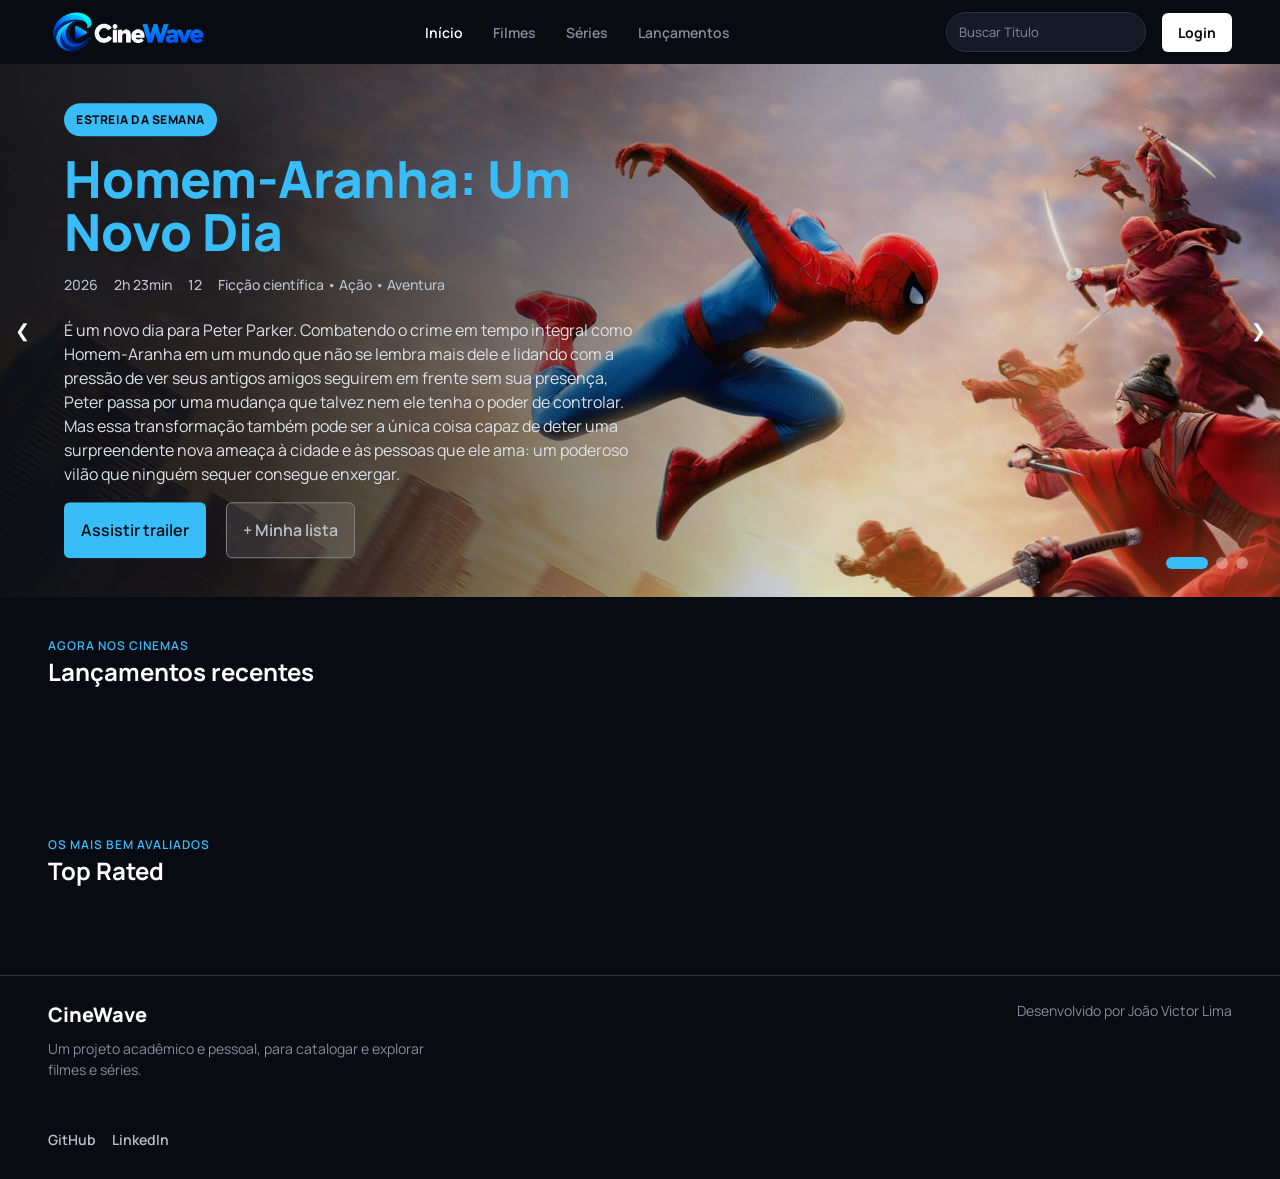
==== commit 9a0f992b: "Retirada dos dados do elenco do slideshow, ajuste para criar os cards dinamicamente com DOM." ====
--- a/index.html
+++ b/index.html
@@ -54,10 +54,6 @@
                         É um novo dia para Peter Parker. Combatendo o crime em tempo integral como Homem-Aranha em um mundo que não se lembra mais dele e lidando com a pressão de ver seus antigos amigos seguirem em frente sem sua presença, Peter passa por uma mudança que talvez nem ele tenha o poder de controlar. Mas essa transformação também pode ser a única coisa capaz de deter uma surpreendente nova ameaça à cidade e às pessoas que ele ama: um poderoso vilão que ninguém sequer consegue enxergar.
                     </p>
 
-                    <p class="elenco-slideshow">
-                        <strong>Elenco:</strong> Tom Holland, Sadie Sink, Zendaya, Jacob Batalon
-                    </p>
-
                     <div class="acoes-slideshow">
                         <a href="#" class="botao-slide botao-primario">Assistir trailer</a>
                         <a href="#" class="botao-slide botao-secundario">+ Minha lista</a>
@@ -82,10 +78,6 @@
                         Bryan, um tranquilo entregador de órgãos, é enviado para uma entrega noturna no Hospital Geral de Raccoon City. No caminho por uma estrada montanhosa coberta de neve, ele acidentalmente atropela uma mulher desconhecida. Ela sobrevive, mas algo está muito errado. Ao tentar ajudar, Bryan se depara com um surto em larga escala envolvendo mutações horríveis com tentáculos e monstruosidades bioengenheiradas.
                     </p>
 
-                    <p class="elenco-slideshow">
-                        <strong>Elenco:</strong> Austin Abrams, Paul Walter Hauser, Kali Reis
-                    </p>
-
                     <div class="acoes-slideshow">
                         <a href="#" class="botao-slide botao-primario">Assistir trailer</a>
                         <a href="#" class="botao-slide botao-secundario">+ Minha lista</a>
@@ -108,10 +100,6 @@
 
                     <p class="sinopse-slideshow">
                         Acompanhe o rei grego Odisseu em sua perigosa jornada de 20 anos para voltar a Ítaca após a Guerra de Troia, enfrentando monstros e deuses enquanto sua esposa Penélope resiste em seu reino.
-                    </p>
-
-                    <p class="elenco-slideshow">
-                        <strong>Elenco:</strong> Matt Damon, Tom Holland, Anne Hathaway, Robert Pattinson
                     </p>
 
                     <div class="acoes-slideshow">
--- a/estilo.css
+++ b/estilo.css
@@ -230,15 +230,6 @@
     font-size: 16px;
     line-height: 1.5;
 }
-.elenco-slideshow {
-    margin-bottom: 24px;
-    font-size: 14px;
-    line-height: 1.5;
-    color: #b8c0cc;
-}
-.elenco-slideshow strong {
-    color: #FFFFFF;
-}
 
 /* Botões do slideshow */
 .acoes-slideshow {
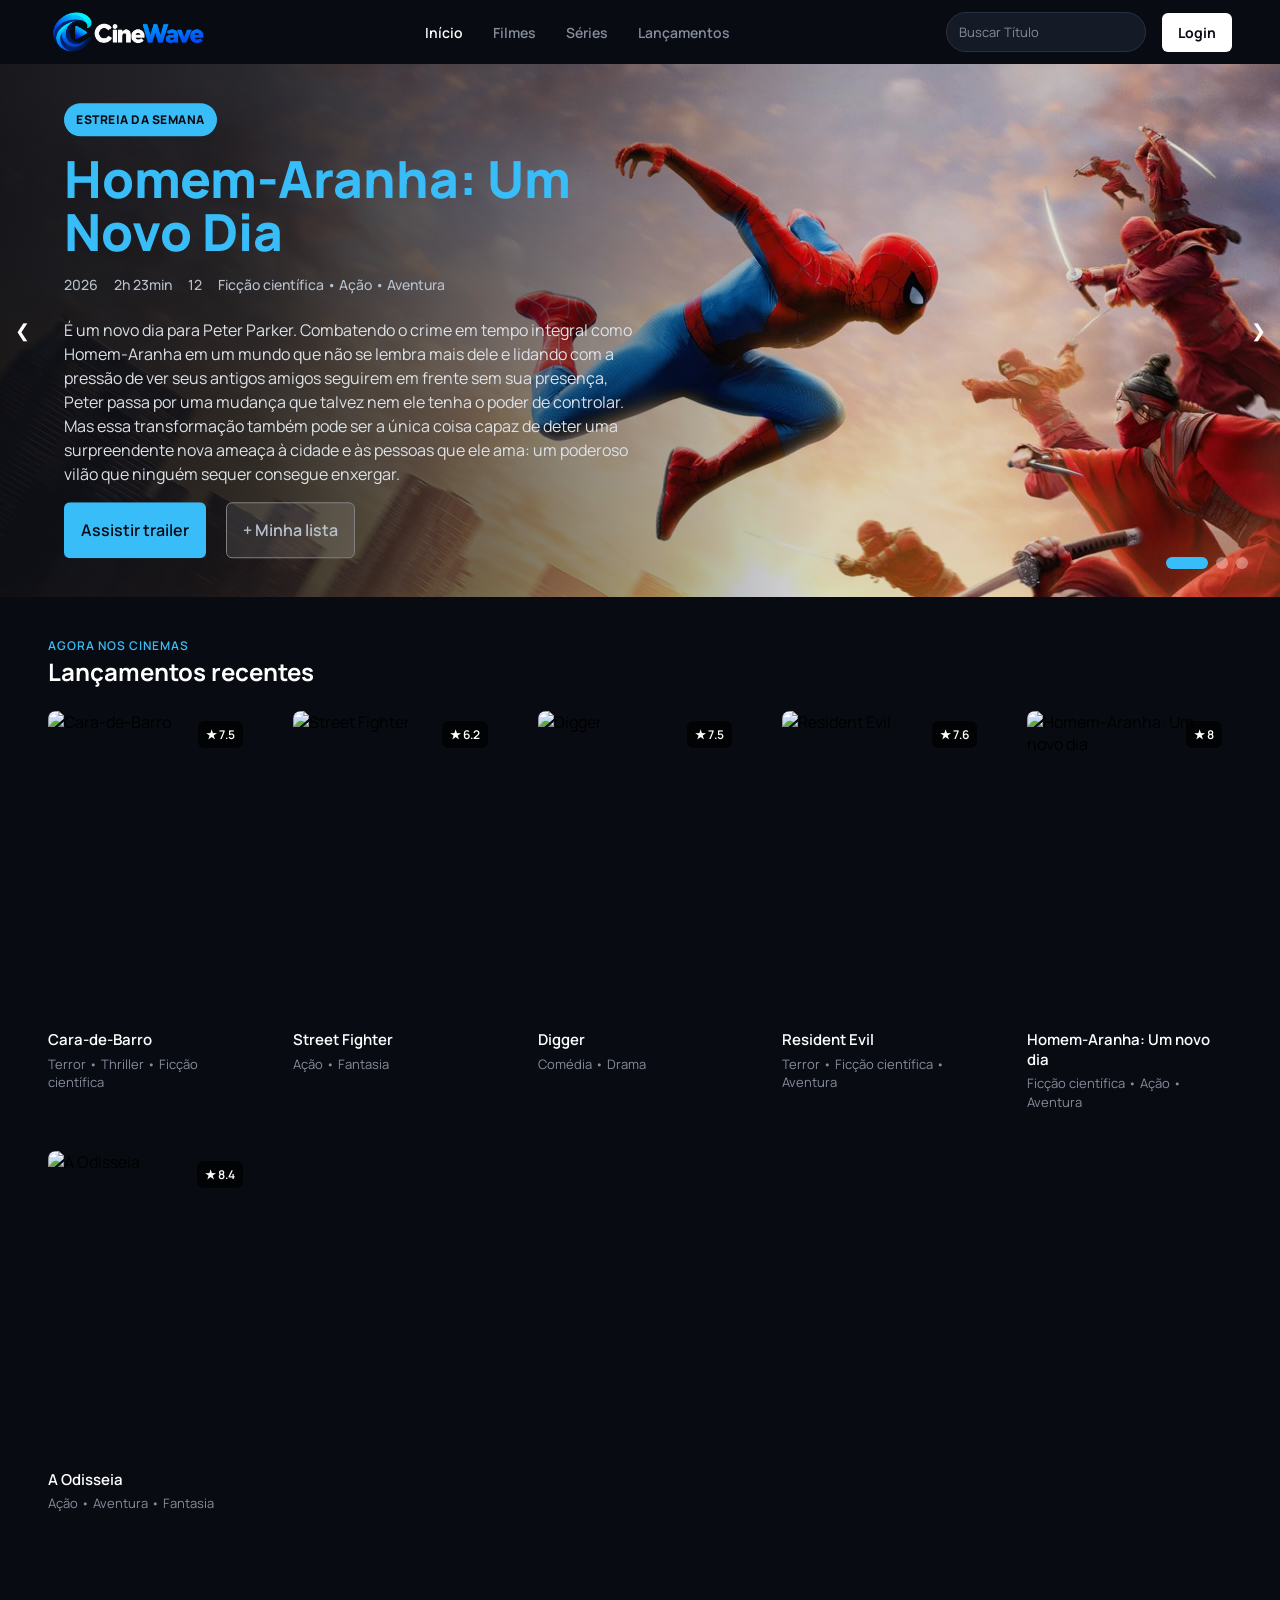
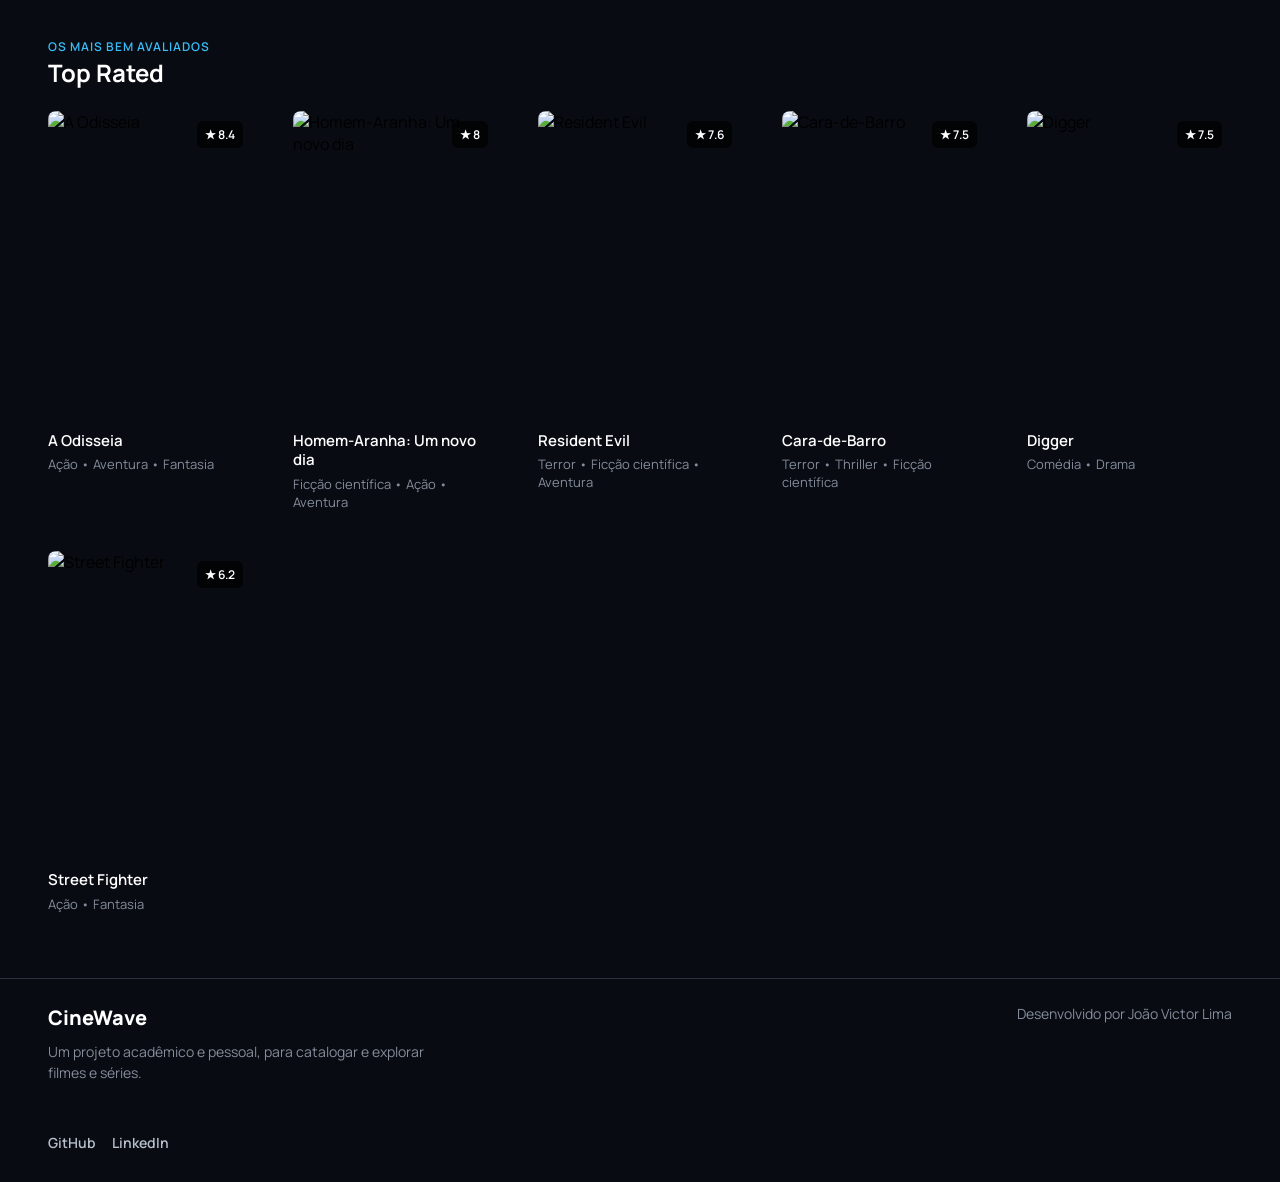
==== commit a2273646: "Ajustes na criação dos cards com base em data de lançamento e com base nas avaliações" ====
--- a/index.html
+++ b/index.html
@@ -128,7 +128,7 @@
                 <h2>Lançamentos recentes</h2>
             </div>
 
-            <div class="container">
+            <div class="container-news">
                 <!-- Preenchido via JavaScript -->
                 
             </div>
@@ -140,7 +140,7 @@
                 <h2>Top Rated</h2>
             </div>
 
-            <div class="container">
+            <div class="container-top-rated">
                 <!-- Preenchido via JavaScript -->
 
             </div>
--- a/estilo.css
+++ b/estilo.css
@@ -7,7 +7,7 @@
     box-sizing: border-box;
 }
 
-body{
+body {
     display: flex;
     flex-direction: column;
     min-height: 100vh;
@@ -15,7 +15,7 @@
     font-family: 'Manrope', sans-serif;
 }
 
-.header{
+.header {
     background-color: #080B12;
     min-height: 64px;
     display: grid;
@@ -42,36 +42,37 @@
     color: #808080;
 }
 
-.item-menu{
+.item-menu {
     padding-right: 5px;
     padding-left: 5px;
     font-size: 14px;
     font-weight: 600;
     color: #858c9b;
 }
-.item-menu:hover{
+
+.item-menu:hover {
     color: #FFFFFF;
     transition: color 0.2s ease;
 }
 
-.item-menu[aria-current="page"]{
-    color: #FFFFFF;
-}
-
-.item-menu:focus-visible{
+.item-menu[aria-current="page"] {
+    color: #FFFFFF;
+}
+
+.item-menu:focus-visible {
     outline: none;
     color: #FFFFFF;
     text-decoration: underline;
     text-underline-offset: 6px;
 }
 
-.actions{
+.actions {
     display: flex;
     align-items: center;
     gap: 16px;
 }
 
-#pesquisa{
+#pesquisa {
     width: 200px;
     padding: 10px 12px;
     background-color: #141a26;
@@ -82,16 +83,17 @@
     color: #FFFFFF;
 }
 
-#pesquisa::placeholder{
+#pesquisa::placeholder {
     color: #858c9b;
 }
-#pesquisa:focus{
+
+#pesquisa:focus {
     border-color: #FFFFFF;
     outline: none;
     transition: border-color 0.2s ease;
 }
 
-#link-login{
+#link-login {
     display: block;
     padding: 10px 16px;
     background-color: #FFFFFF;
@@ -100,19 +102,21 @@
     font-size: 14px;
     font-weight: 700;
 }
-#link-login:hover{
+
+#link-login:hover {
     background-color: #dce1e8;
     transition: background-color 0.2s ease;
 }
-#link-login:focus-visible{
+
+#link-login:focus-visible {
     outline: none;
     text-decoration: underline;
     text-underline-offset: 4px;
 }
 
-main{
-    background-color: #080B12;   
-    flex-grow: 1; 
+main {
+    background-color: #080B12;
+    flex-grow: 1;
 }
 
 /* CSS do Slideshow: */
@@ -139,7 +143,8 @@
     object-position: left top;
 }
 
-.anterior, .proximo {
+.anterior,
+.proximo {
     cursor: pointer;
     position: absolute;
     right: 0;
@@ -164,10 +169,11 @@
 }
 
 .proximo:hover {
-    background-color: rgba(0,0,0,0.4);
-}
+    background-color: rgba(0, 0, 0, 0.4);
+}
+
 .anterior:hover {
-    background-color: rgba(255,255,255,0.4);
+    background-color: rgba(255, 255, 255, 0.4);
 }
 
 .texto-slideshow {
@@ -179,18 +185,17 @@
     max-width: calc(100% - 128px);
     z-index: 2;
 }
+
 .slideshow-item::after {
     content: "";
     position: absolute;
     inset: 0;
-    background: linear-gradient(
-        90deg,
-        rgba(8, 11, 18, 0.92) 0%,
-        rgba(8, 11, 18, 0.82) 20%,
-        rgba(8, 11, 18, 0.45) 45%,
-        rgba(8, 11, 18, 0.15) 65%,
-        rgba(8, 11, 18, 0.05) 100%
-    );
+    background: linear-gradient(90deg,
+            rgba(8, 11, 18, 0.92) 0%,
+            rgba(8, 11, 18, 0.82) 20%,
+            rgba(8, 11, 18, 0.45) 45%,
+            rgba(8, 11, 18, 0.15) 65%,
+            rgba(8, 11, 18, 0.05) 100%);
     z-index: 1;
 }
 
@@ -223,6 +228,7 @@
     font-weight: 800;
     line-height: 1.05;
 }
+
 .sinopse-slideshow {
     color: #dce1e8;
     max-width: 58ch;
@@ -237,6 +243,7 @@
     flex-wrap: wrap;
     gap: 20px;
 }
+
 .botao-slide {
     display: inline-flex;
     align-items: center;
@@ -253,22 +260,27 @@
         color 0.3s ease,
         transform 0.3s ease;
 }
+
 .botao-primario {
     background-color: #38BDF8;
     color: #080B12;
 }
+
 .botao-secundario {
     border-color: #808080;
     background-color: rgba(255, 255, 255, 0.10);
     color: #b8c0cc;
 }
+
 /* comportamento botões */
 .botao-slide:hover {
     transform: translateY(-2px);
 }
+
 .botao-primario:hover {
     background-color: #7DD3FC;
 }
+
 .botao-secundario:hover {
     background-color: rgba(255, 255, 255, 0.18);
     border-color: #b8c0cc;
@@ -291,6 +303,7 @@
     gap: 8px;
     z-index: 3;
 }
+
 .dot {
     cursor: pointer;
     height: 12px;
@@ -304,35 +317,39 @@
         background-color 0.25s ease,
         transform 0.2s ease;
 }
+
 .dot.active {
-  background-color: #38BDF8;
-  width: 42px;
-}
+    background-color: #38BDF8;
+    width: 42px;
+}
+
 .dot:hover {
-  background-color: #38BDF8;
-  transform: scale(1.15);
+    background-color: #38BDF8;
+    transform: scale(1.15);
 }
 
 /* -------------- */
 
 
-.catalogo{
+.catalogo {
     max-width: 1600px;
     margin: 0 auto;
     padding: 40px 48px;
 }
 
-.sub-title{
+.sub-title {
     margin-bottom: 24px;
 }
-.sub-title h2{
+
+.sub-title h2 {
     font-size: 24px;
     font-weight: 700;
     line-height: 1.2;
     color: #FFFFFF;
 
 }
-.sub-title h3{
+
+.sub-title h3 {
     /* padding: 5px; */
     margin-bottom: 4px;
     font-size: 12px;
@@ -348,7 +365,8 @@
 }
 
 
-.container{
+.container-news,
+.container-top-rated {
     display: grid;
     grid-template-columns: repeat(auto-fit, minmax(180px, 1fr));
     gap: 40px;
@@ -365,7 +383,7 @@
     border-radius: 8px;
 }
 
-.poster::after{
+.poster::after {
     content: "";
     position: absolute;
     inset: 0;
@@ -375,7 +393,7 @@
     z-index: 1;
 }
 
-.poster:hover::after{
+.poster:hover::after {
     opacity: 1;
 }
 
@@ -387,7 +405,7 @@
     transition: transform 0.3s ease;
 }
 
-.poster:hover img{
+.poster:hover img {
     transform: scale(1.05);
 }
 
@@ -398,7 +416,7 @@
     padding: 5px 8px;
     background-color: rgba(0, 0, 0, 0.75);
     border-radius: 6px;
-    color:#FFFFFF;
+    color: #FFFFFF;
     font-size: 12px;
     font-weight: 600;
     z-index: 2;
@@ -421,7 +439,7 @@
 }
 
 
-footer{
+footer {
     width: 100%;
     background-color: #080B12;
     color: #858c9b;
@@ -476,18 +494,18 @@
     max-width: 45ch;
 }
 
-@media (max-width: 1100px){
-    .header{
+@media (max-width: 1100px) {
+    .header {
         grid-template-columns: 1fr auto;
         gap: 16px 24px;
         padding: 16px 24px;
     }
 
-    .menu{
+    .menu {
         grid-column: 1 / -1;
         grid-row: 2;
     }
-    
+
     footer {
         padding: 24px;
     }
@@ -526,11 +544,6 @@
         line-height: 1.45;
     }
 
-    .elenco-slideshow {
-        margin-bottom: 18px;
-        font-size: 13px;
-    }
-
     .acoes-slideshow {
         gap: 12px;
     }
@@ -555,30 +568,36 @@
 
 }
 
-@media (max-width: 700px){
+@media (max-width: 700px) {
     .header {
         grid-template-columns: minmax(0, 1fr);
         padding: 16px;
     }
-    .logo{
+
+    .logo {
         justify-self: center;
     }
-    .menu{
+
+    .menu {
         grid-column: 1 / -1;
         grid-row: auto;
         flex-wrap: wrap;
         gap: 8px 16px;
     }
-    .busca{
+
+    .busca {
         flex: 1;
         min-width: 0;
     }
-    #pesquisa{
+
+    #pesquisa {
         width: 100%;
     }
-    #link-login{
+
+    #link-login {
         flex-shrink: 0;
     }
+
     footer {
         padding: 24px 16px;
         grid-template-columns: minmax(0, 1fr);
@@ -586,7 +605,7 @@
     }
 
 
-        .slideshow {
+    .slideshow {
         height: 78vh;
         min-height: 620px;
     }
@@ -600,12 +619,10 @@
     }
 
     .slideshow-item::after {
-        background: linear-gradient(
-            90deg,
-            rgba(8, 11, 18, 0.95) 0%,
-            rgba(8, 11, 18, 0.85) 55%,
-            rgba(8, 11, 18, 0.60) 100%
-        );
+        background: linear-gradient(90deg,
+                rgba(8, 11, 18, 0.95) 0%,
+                rgba(8, 11, 18, 0.85) 55%,
+                rgba(8, 11, 18, 0.60) 100%);
     }
 
     .badge-slide {
@@ -632,10 +649,6 @@
         line-height: 1.4;
     }
 
-    .elenco-slideshow {
-        display: none;
-    }
-
     .acoes-slideshow {
         flex-direction: column;
         gap: 10px;
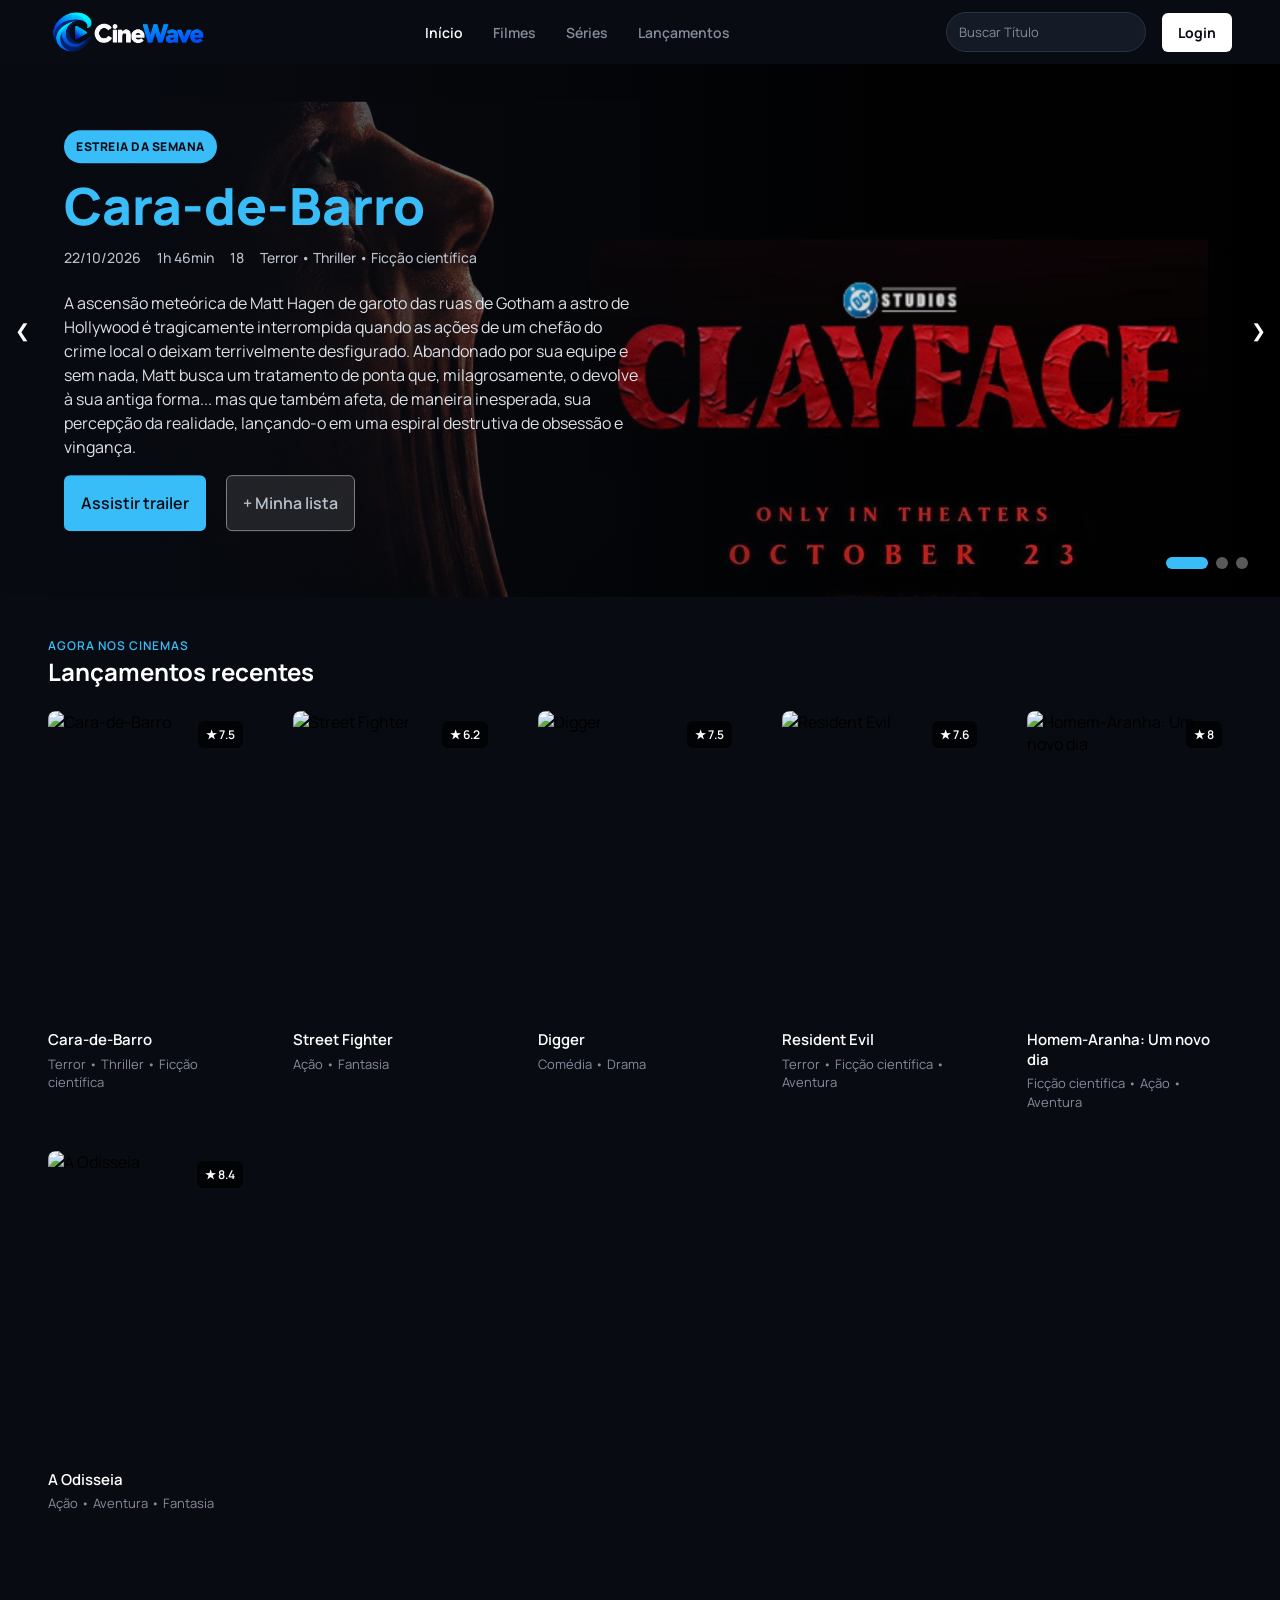
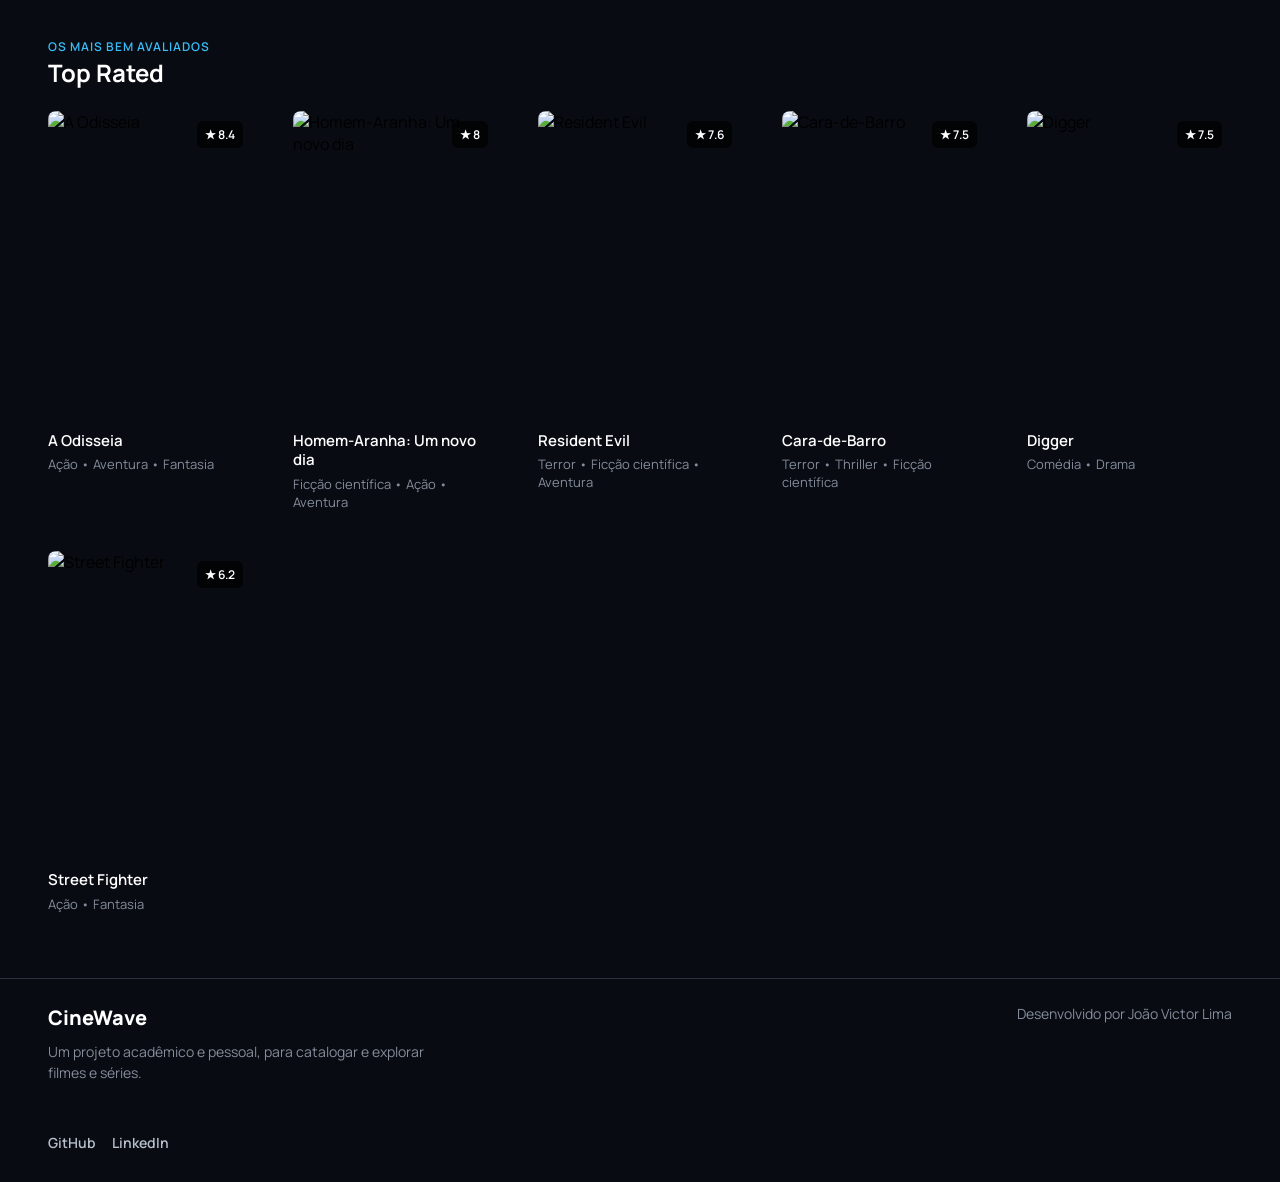
==== commit 559dd5e7: "Ajustes na criação dos itens do slideshow, com criação através do js" ====
--- a/index.html
+++ b/index.html
@@ -1,5 +1,6 @@
 <!DOCTYPE html>
 <html lang="pt-BR">
+
 <head>
     <meta charset="UTF-8">
     <meta name="viewport" content="width=device-width, initial-scale=1.0">
@@ -9,6 +10,7 @@
     <title>CineWave</title>
 
 </head>
+
 <body>
     <header class="header">
         <div class="logo">
@@ -16,7 +18,7 @@
                 <img src="imagens/logo-cinewave-branco.png" alt="CineWave">
             </a>
         </div>
-        
+
         <nav class="menu">
             <a class="item-menu" href="index.html" aria-current="page">Início</a>
             <a class="item-menu" href="filmes.html">Filmes</a>
@@ -33,93 +35,24 @@
         </div>
 
     </header>
-    
+
     <main>
         <div class="slideshow">
-            <div class="slideshow-item">
-                <img src="imagens/homem-aranha.jpeg" alt="Homem-Aranha: Um Novo Dia">
-                <div class="texto-slideshow">
-                    <span class="badge-slide">ESTREIA DA SEMANA</span>
+            <!-- Preenchido via JavaScript -->
 
-                    <h1 class="titulo-slideshow">Homem-Aranha: Um Novo Dia</h1>
+            <button class="anterior" type="button" onclick="plusSlides(-1)"
+                aria-label="Slide anterior">&#10094;</button>
+            <button class="proximo" type="button" onclick="plusSlides(1)" aria-label="Próximo slide">&#10095;</button>
 
-                    <div class="meta-slideshow">
-                        <span>2026</span>
-                        <span>2h 23min</span>
-                        <span>12</span>
-                        <span>Ficção científica • Ação • Aventura</span>
-                    </div>
+            <div class="slideshow-dots">
+                <button class="dot" type="button" onclick="currentSlide(1)" aria-label="Ir para o slide 1"></button>
 
-                    <p class="sinopse-slideshow">
-                        É um novo dia para Peter Parker. Combatendo o crime em tempo integral como Homem-Aranha em um mundo que não se lembra mais dele e lidando com a pressão de ver seus antigos amigos seguirem em frente sem sua presença, Peter passa por uma mudança que talvez nem ele tenha o poder de controlar. Mas essa transformação também pode ser a única coisa capaz de deter uma surpreendente nova ameaça à cidade e às pessoas que ele ama: um poderoso vilão que ninguém sequer consegue enxergar.
-                    </p>
+                <button class="dot" type="button" onclick="currentSlide(2)" aria-label="Ir para o slide 2"></button>
 
-                    <div class="acoes-slideshow">
-                        <a href="#" class="botao-slide botao-primario">Assistir trailer</a>
-                        <a href="#" class="botao-slide botao-secundario">+ Minha lista</a>
-                    </div>
-                </div>
+                <button class="dot" type="button" onclick="currentSlide(3)" aria-label="Ir para o slide 3"></button>
+
             </div>
-            <div class="slideshow-item">
-                <img src="imagens/resident-evil.jpg" alt="Resident Evil">
-                <div class="texto-slideshow">
-                    <span class="badge-slide">ESTREIA DA SEMANA</span>
 
-                    <h1 class="titulo-slideshow">Resident Evil</h1>
-
-                    <div class="meta-slideshow">
-                        <span>2026</span>
-                        <span>1h 30min</span>
-                        <span>18</span>
-                        <span>Terror • Ficção científica • Aventura</span>
-                    </div>
-
-                    <p class="sinopse-slideshow">
-                        Bryan, um tranquilo entregador de órgãos, é enviado para uma entrega noturna no Hospital Geral de Raccoon City. No caminho por uma estrada montanhosa coberta de neve, ele acidentalmente atropela uma mulher desconhecida. Ela sobrevive, mas algo está muito errado. Ao tentar ajudar, Bryan se depara com um surto em larga escala envolvendo mutações horríveis com tentáculos e monstruosidades bioengenheiradas.
-                    </p>
-
-                    <div class="acoes-slideshow">
-                        <a href="#" class="botao-slide botao-primario">Assistir trailer</a>
-                        <a href="#" class="botao-slide botao-secundario">+ Minha lista</a>
-                    </div>
-                </div>
-            </div>
-            <div class="slideshow-item">
-                <img src="imagens/a-odisseia.jpg" alt="A Odisseia">
-                <div class="texto-slideshow">
-                    <span class="badge-slide">ESTREIA DA SEMANA</span>
-
-                    <h1 class="titulo-slideshow">A Odisseia</h1>
-
-                    <div class="meta-slideshow">
-                        <span>2026</span>
-                        <span>2h 52min</span>
-                        <span>12</span>
-                        <span>Ação • Aventura • Fantasia</span>
-                    </div>
-
-                    <p class="sinopse-slideshow">
-                        Acompanhe o rei grego Odisseu em sua perigosa jornada de 20 anos para voltar a Ítaca após a Guerra de Troia, enfrentando monstros e deuses enquanto sua esposa Penélope resiste em seu reino.
-                    </p>
-
-                    <div class="acoes-slideshow">
-                        <a href="#" class="botao-slide botao-primario">Assistir trailer</a>
-                        <a href="#" class="botao-slide botao-secundario">+ Minha lista</a>
-                    </div>
-                </div>
-            </div>
-                <button class="anterior" type="button" onclick="plusSlides(-1)" aria-label="Slide anterior">&#10094;</button>
-                <button class="proximo" type="button" onclick="plusSlides(1)" aria-label="Próximo slide">&#10095;</button>
-                                
-                <div class="slideshow-dots">
-                    <button class="dot" type="button" onclick="currentSlide(1)" aria-label="Ir para o slide 1"></button>
-                    
-                    <button class="dot" type="button" onclick="currentSlide(2)" aria-label="Ir para o slide 2"></button>
-                    
-                    <button class="dot" type="button" onclick="currentSlide(3)" aria-label="Ir para o slide 3"></button>       
-                    
-                </div>
-        
         </div>
 
         <div class="catalogo">
@@ -130,7 +63,7 @@
 
             <div class="container-news">
                 <!-- Preenchido via JavaScript -->
-                
+
             </div>
 
             <hr />
@@ -162,4 +95,5 @@
         </nav>
     </footer>
 </body>
+
 </html>
